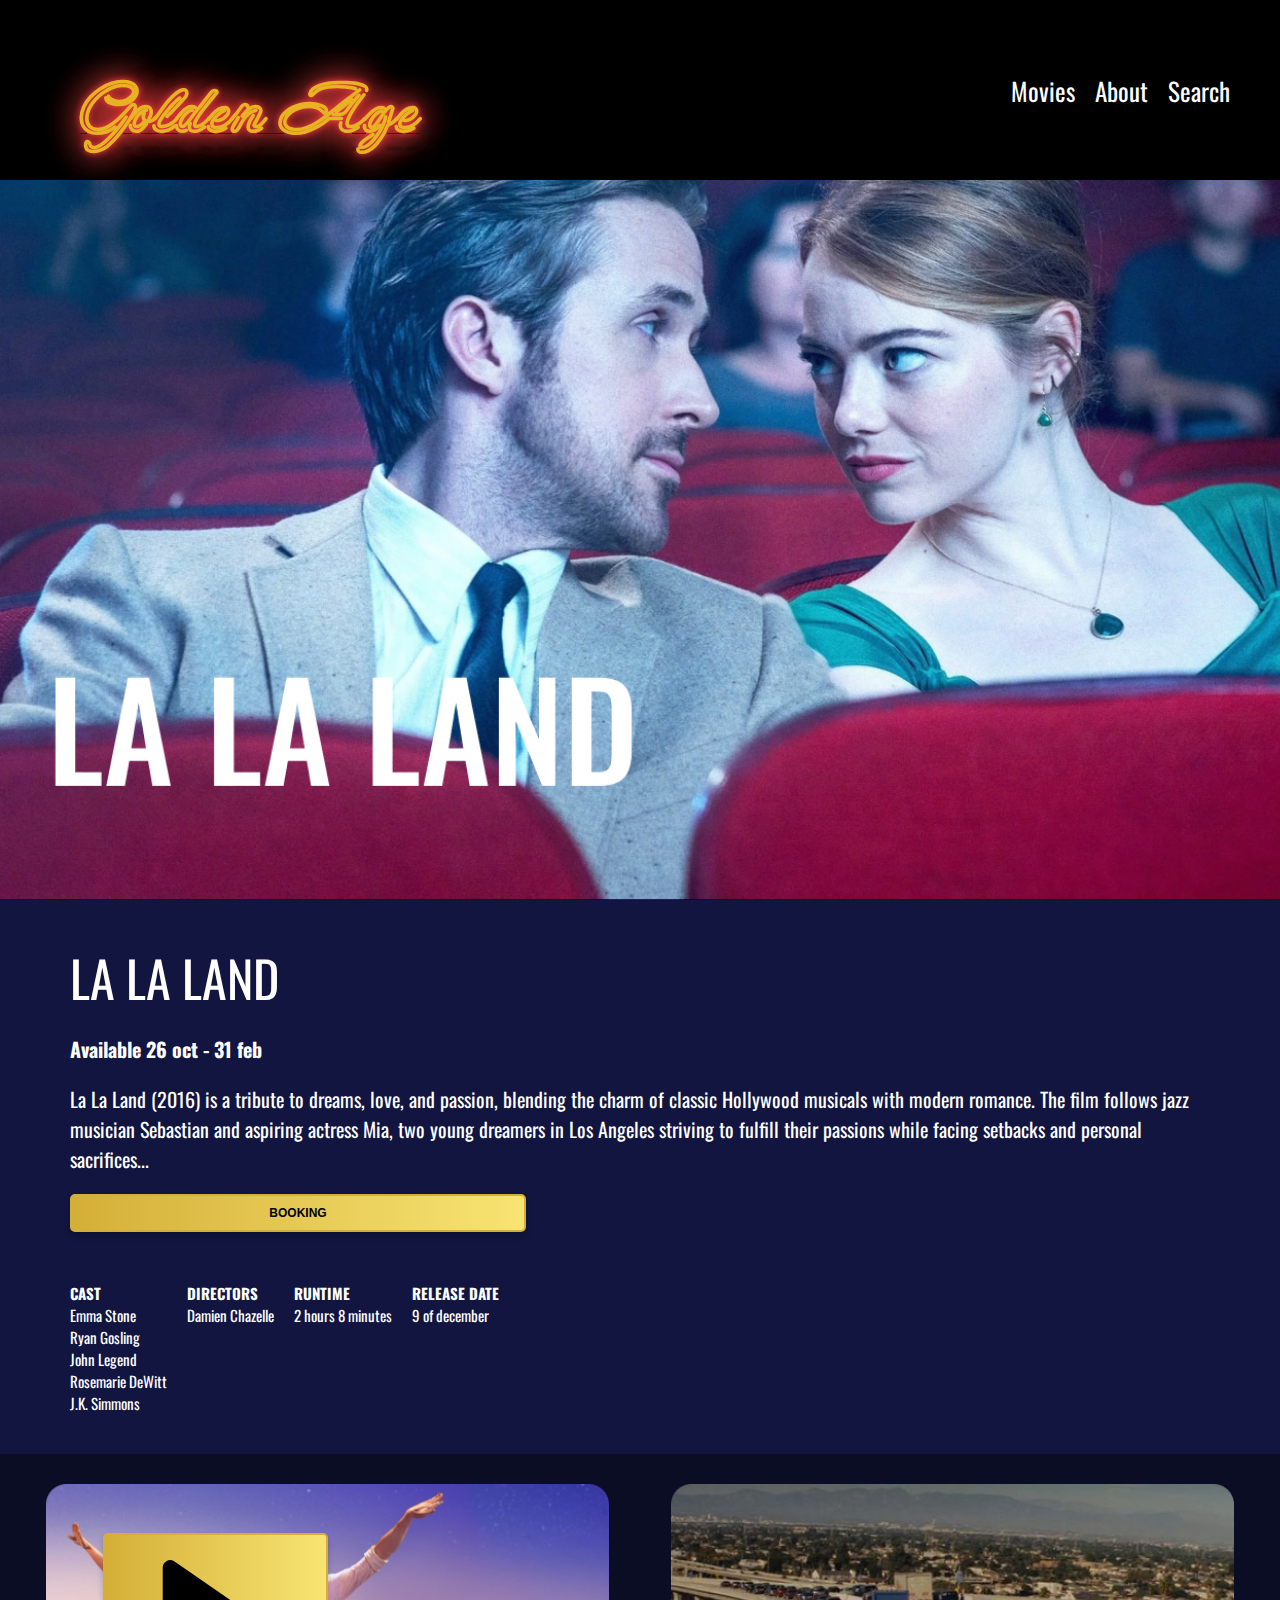
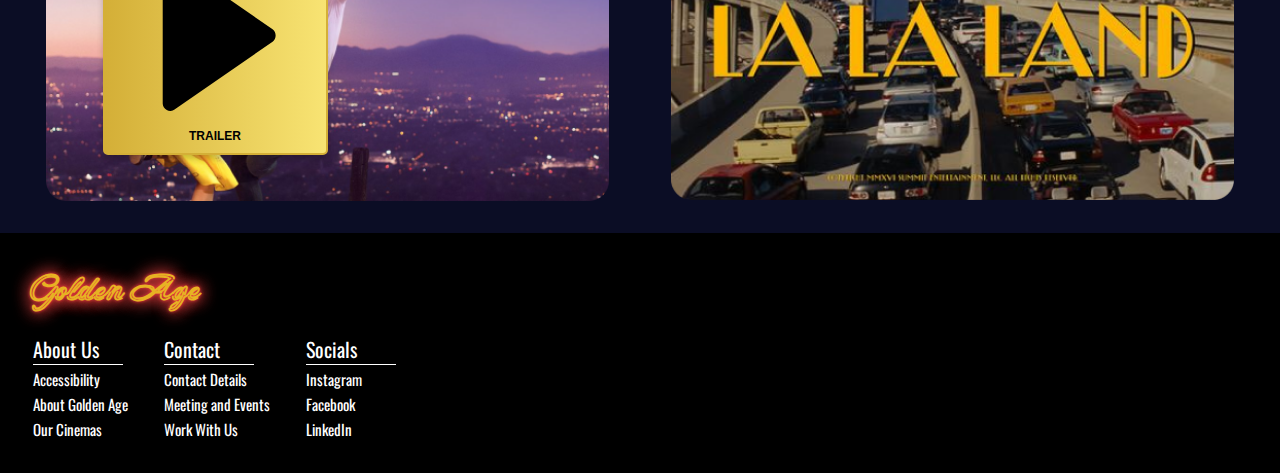
==== moviesite.html @ bf27725d "Updated css for responsivity on moviesite and footer" ====
<!DOCTYPE html>
<html lang="en">
<head>
    <meta charset="UTF-8">
    <meta name="viewport" content="width=device-width, initial-scale=1.0">
    <title>La La Land</title>
    <link rel="stylesheet" href="style.css" />
    <link rel="stylesheet" href="moviesite_style.css" />
    <link rel="stylesheet" href="design.css" />
</head>
<body>
    <!-- Header + nav -->
    <header>
        <div class="logo"><a href="/"><b>Golden Age</b></a></div>
        <nav>
          <a><p>Movies</p></a>
          <a><p>About</p></a>
          <a><p>Search</p></a>
        </nav>
      </header>

    <!-- Hero Section -->
    <section class="moviesite-hero">
    </section>

    <!-- Movie Details Section -->
    <section class="movie-details">
        <div class="movie-info">
        <h2>LA LA LAND</h2>
            <h3>Available 26 oct - 31 feb</h3>
            <p>
                La La Land (2016) is a tribute to dreams, love, and passion, blending the charm of classic Hollywood musicals with modern romance. The film follows jazz musician Sebastian and aspiring actress Mia, two young dreamers in Los Angeles striving to fulfill their passions while facing setbacks and personal sacrifices...
            </p>
            <button class="booking-btn">Booking</button>
        </div>
        <div class="movie-meta">
            <div>
                <strong>CAST</strong>
                <p>Emma Stone</p>
                <p>Ryan Gosling</p>
                <p>John Legend</p>
                <p>Rosemarie DeWitt</p>
                <p>J.K. Simmons</p>

            </div>
            <div>
                <strong>DIRECTORS</strong>
                <p>Damien Chazelle</p>
            </div>
            <div>
                <strong>RUNTIME</strong>
                <p>2 hours 8 minutes</p>
            </div>
            <div>
                <strong>RELEASE DATE</strong>
                <p>9 of december</p>
            </div>
        </div>
    </section>

    <!-- Trailer Section -->
    <section class="trailer-section">
        <div class="trailer">
            <img src="lalaland-moviesite1.png" alt="La La Land Trailer" class="trailer-img">
            <button class="trailer-btn">
                <img src="trailer-arrow.svg" alt="Ikon för trailer" class="icon" />
                Trailer
              </button>
        </div>
        <div class="gallery">
            <img src="lalaland-moviesite2.png" alt="La La Land Gallery" class="trailer-img">
        </div>
    </section>

    <!-- Footer -->
    <footer>   
        <div class="logo-footer"><b>Golden Age</b></div>
        <nav class="foot-nav">
            <div class='footer-nav'>
                <ul>
                    <li><h2>About Us&nbsp;&nbsp;&nbsp;&nbsp;</h2></li>
                    <li><p>Accessibility</p></li>
                    <li><p>About Golden Age</p></li>
                    <li><p>Our Cinemas</p></li>
                    </ul>
            </div>
            <div class='footer-nav'>
                <ul>
                    <li><h2>Contact</h2></li>
                    <li><p>Contact Details</p></li>
                    <li><p>Meeting and Events</p></li>
                    <li><p>Work With Us</p></li>
                </ul>
            </div>  
            <div class='footer-nav'>
                <ul>
                    <li><h2>Socials</h2></li>
                    <li><p>Instagram</p></li>
                    <li><p>Facebook</p></li>
                    <li><p>LinkedIn</p></li>
                </ul>
            </div> 
        </nav> 
        </div>
    </footer>
</body>
</html>

    
</body>
</html>
---- style.css ----
* {
  box-sizing: border-box;
}

html {
  font-size: 62.5%;
}

body {
  margin: 0;
  background-color: #000000;
}

h2 {
  font-size: 4rem;
  font-family: "Oswald", sans-serif;
  font-weight: 400;
  font-style: normal;
}

header {
  height: 20vh;
  background-color: #000000;
  display: flex;
  justify-content: space-between;
  box-shadow: 0 4px 6px rgba(0, 0, 0, 0.1);
margin: 0 3rem;
  align-items: center;
}

nav {
  margin: 4rem 2rem;
  display: flex;
  gap: 2rem;
}

nav p {
  font-size: 2.5rem;
  font-family: "Oswald", sans-serif;
  font-optical-sizing: auto;
  font-weight: 400;
  font-style: normal;
}

nav p:hover {
  text-decoration: underline;
}

p {
  color: white;
}

/* Logo */
.logo {
  margin-left: 1rem;
}

.logo b {
  font-family: "Neonderthaw";
  font-style: normal;
  font-size: 4rem; 
  color: #e7b323;
  text-shadow: 0 0 0.5em #ff4444, 0 0 0.5em #ff4444, 0 0 0.1em #ff4444,
    0 10px 2px #000;
}

.logo-footer {
  margin-top: 3rem;
  margin-left: 3rem;
}

.logo-footer b {
  font-family: "Neonderthaw";
  font-style: normal;
  font-size: 3.5rem;
  color: #e7b323;
  text-shadow: 0 0 0.5em #ff4444, 0 0 0.5em #ff4444, 0 0 0.1em #ff4444,
    0 15px 3px #000;
    
}

/* Tablet */
@media only screen and (min-width: 750px) {
  .logo {
    margin-top: 2.5rem;
    margin-left: 4rem; 
  }

  .logo b {
    font-size: 6rem; 
    text-shadow: 0 0 0.5em #ff4444, 0 0 0.5em #ff4444, 0 0 0.1em #ff4444,
      0 12px 3px #000; 
  }
}

/* Desktop */
@media only screen and (min-width: 992px) {
  .logo {
    margin-top: 3rem;
    margin-left: 5rem;
  }

  .logo b {
    font-size: 7rem; 
    text-shadow: 0 0 0.5em #ff4444, 0 0 0.5em #ff4444, 0 0 0.1em #ff4444,
      0 15px 3px #000; 
  }
}

/* Curtains */
.curtain {
  position: fixed;
  top: 0;
  bottom: 0;
  width: 50vw;
  background-color: #000437;
  z-index: 10;
  background-image: repeating-linear-gradient(
    90deg,
    #000437,
    #000437 30px,
    #4a1f62,
    #4a1f62 40px
  );
  transition: transform 2.5s ease;
}

.curtain.left {
  left: 0;
  transform: translateX(0);
}

.curtain.right {
  right: 0;
  transform: translateX(0);
}

.curtain.open.left {
  transform: translateX(-100%);
}

.curtain.open.right {
  transform: translateX(100%);
}

/* Hero */
.hero {
  height: 60vh; 
  width: 100%;
  display: flex;
  justify-content: flex-end;
  align-items: center;
  text-align: center;
  color: white;
  background-image: url("images/hero-img.jpg");
  background-size: cover;
  background-position: center;
  background-repeat: no-repeat;
  background-attachment: fixed;
  padding: 1rem;
}

.hero-content {
  margin-left: auto;
  margin-bottom: 2rem; 
  align-items: center; 
  display: flex;
  flex-direction: column;
  width: 60%;
}

.hero h2 {
  color: #fff;
  text-shadow: 0px 4px 4px rgba(0, 0, 0, 0.25);
  font-family: "Oswald", sans-serif;
  font-style: normal;
  font-weight: 500;
  text-transform: uppercase;
  font-size: 4rem;
  line-height: 1.2; 
}

.hero p {
  font-size: 1.6rem; 
  color: #fff;
  text-shadow: 0px 4px 4px rgba(0, 0, 0, 0.25);
  font-family: "Oswald", sans-serif;
  font-style: normal;
  font-weight: 400;
  line-height: normal;
}

.book-tickets {
  background: linear-gradient(90deg, #d4af37, #f8e473);
  color: #000;
  font-family: "Oswald", sans-serif;
  font-size: 1.2rem;
  font-weight: bold;
  width: 40%;
  padding: 10px 20px;
  border: 2px solid #d4af37;
  border-radius: 5px;
  cursor: pointer;
  text-transform: uppercase;
  transition: all 0.3s ease-in-out;
  box-shadow: 0 4px 6px rgba(0, 0, 0, 0.2);
}

.book-tickets:hover {
  background: linear-gradient(90deg, #f8e473, #d4af37);
  color: #fff;
  transform: translateY(-2px);
  box-shadow: 0 6px 8px rgba(0, 0, 0, 0.3);
}

.book-tickets:active {
  transform: translateY(0);
  box-shadow: 0 4px 6px rgba(0, 0, 0, 0.2);
}

/* Tablet */
@media only screen and (min-width: 750px) {
  .hero {
    height: 70vh; 
  }

  .hero-content {
    width: 60%; 
    margin-right: 10rem; 
  }

  .hero h2 {
    font-size: 5rem; 
  }

  .hero p {
    font-size: 1.8rem; 
  }

  .book-tickets {
    margin-left: auto;
    width: 20%;
  }
}

/* Desktop */
@media only screen and (min-width: 992px) {
  .hero {
    height: 80vh; 
  }

  .hero-content {
    width: 40%; 
    margin-right: 15rem;
  }

  .hero h2 {
    font-size: 7rem; 
  }

  .hero p {
    font-size: 2rem; 
  }

  .book-tickets {
    margin-left: auto;
    width: 20%;
  }
}


/* Main */

main {
  background-color: var(--dark-purple);
  width: 100%;
}
.movies-h2 {
  margin-top: 0;
  padding-top: 5rem;
  margin-left: 6.8rem;
  color: var(--white);
}

.movies {
  display: grid;
  grid-template-columns: 1fr;
  justify-items: center;
}

/* Tablet */
@media only screen and (min-width: 750px) {
  .movies {
    display: grid;
    grid-template-columns: repeat(2, 1fr);
    justify-items: center;
  }
}

/* Desktop */
@media only screen and (min-width: 992px) {
  .movies {
    display: grid;
    grid-template-columns: repeat(4, 1fr);
    justify-items: center;
  }
}

.movie {
  background-color: blue;
  width: 30rem;
  height: 44rem;
  margin: 2rem;
  border-radius: 10px;
}

img {
  width: 100%;
  height: auto;
}

img:hover {
  box-shadow: 10px 10px 20px rgba(0, 0, 0, 0.8);
  transform: translate(0, -5px);
}

/* Footer */
footer {
  height: auto;
  background-color: #000000;
  display: flex;
  flex-direction: column;
  align-items: flex-start;
}

.foot-nav {
  display: flex;
  gap: 3rem;
  padding: 0;
  align-items: flex-start;
  margin: 2rem 3rem 3rem 3rem;
  
}

.footer-nav ul {
  list-style-type: none;
  padding: 0;
  margin: 0;
}

.footer-nav li {
  color: white;
  font-family: "Oswald", sans-serif;
  list-style-type: none;
  font-weight: 200;
  margin-bottom: 0;
}

.footer-nav p {
  display: flex;
  padding: 0rem;
  margin: 0.3rem;
  font-size: 1.5rem;
}

.footer-nav h2 {
  font-family: "Oswald", sans-serif;
  font-size: 2rem;
  margin: 0.3rem;
  border-bottom: 0.5px solid;
  width: 9rem;
}
---- moviesite_style.css ----
/* Hero Section */
.moviesite-hero {
    height: 80vh;
    background-image: url('lalaland.jpg');
    background-size: cover;
    background-attachment: fixed;
}

/* Movie Details Section */
.movie-details {
    display: flex;
    justify-content: space-between;
    background-color: #111540;
    padding: 5rem 3rem;
    gap: 5rem;
    flex-direction: column;
}

.movie-info {
    
}

.movie-info h2 {
    font-size: 5rem;
    color: white;
    font-family: "Oswald", sans-serif;
    margin: 0px;
}

.movie-info h3 {
    font-size: 2rem;
    color: white;
    font-family: "Oswald", sans-serif;
}

.movie-info p {
    font-size: 2rem;
    color: white;
    font-family: "Oswald", sans-serif;
}

.movie-meta {
    display: flex;
    flex-direction: row;
    gap: 2rem;
}

.movie-meta strong {
    font-size: 1.5rem;
    color: white;
    font-family: "Oswald", sans-serif;
}

.movie-meta p {
    font-size: 1.5rem;
    font-family: "Oswald", sans-serif;
    margin: 0;
}

.booking-btn {
background: linear-gradient(90deg, #d4af37, #f8e473);
color: #000;
font-size: 1.2rem;
font-weight: bold;
width: 40%;
padding: 10px 20px;
border: 2px solid #d4af37;
border-radius: 5px;
cursor: pointer;
text-transform: uppercase;
transition: all 0.3s ease-in-out;
box-shadow: 0 4px 6px rgba(0, 0, 0, 0.2);
}



/* Trailer Section */
.trailer-section {
    display: flex;
    justify-content: space-around;
    padding: 3rem 1.5rem;
    background-color: #0b0d25;
}

.trailer, .gallery {
    position: relative;
    width: 45%;
}

.trailer-img {
    width: 100%;
    border-radius: 1px;
}

.trailer-btn {
    position: absolute;
    bottom: 15%;
    left: 10%;

    background: linear-gradient(90deg, #d4af37, #f8e473);
color: #000;
font-size: 1.2rem;
font-weight: bold;
width: 40%;
padding: 10px 20px;
border: 2px solid #d4af37;
border-radius: 5px;
cursor: pointer;
text-transform: uppercase;
transition: all 0.3s ease-in-out;
box-shadow: 0 4px 6px rgba(0, 0, 0, 0.2);
}

/* Desktop */
@media only screen and (min-width: 992px) {
    .book-tickets {
        margin-left: auto;
        width: 20%;
        
      }

      .movie-details {
        padding: 40px 70px;

        .moviesite-hero {
            height: 80vh;
            background-image: url('lalaland-hero2.png');
            background-size: cover;
            background-attachment: fixed;
        }
        
    }
}

/* Tablet */
@media only screen and (min-width: 750px) {
    .book-tickets {
        margin-left: auto;
        width: 20%;
      }

      .moviesite-hero {
        height: 80vh;
        background-image: url('lalaland-hero2.png');
        background-size: cover;
        background-attachment: fixed;
    }
}
---- design.css ----
@import url("https://fonts.googleapis.com/css2?family=Neonderthaw&family=Noto+Serif:ital,wght@0,100..900;1,100..900&display=swap");
@import url("https://fonts.googleapis.com/css2?family=Merriweather:ital,wght@0,300;0,400;0,700;0,900;1,300;1,400;1,700;1,900&family=Neonderthaw&family=Noto+Serif:ital,wght@0,100..900;1,100..900&display=swap");
@import url("https://fonts.googleapis.com/css2?family=Oswald:wght@200..700&display=swap");
@import url("https://fonts.googleapis.com/css2?family=Libre+Baskerville:ital,wght@0,400;0,700;1,400&display=swap");

:root {
  --black: #000000;
  --dark-purple: #000437;
  --medium-purple: #1B1468;
  --light-purple: #4D2BAF;
  --gold: #E7B323;
  --white: #FFFFFF;
}

/* Fonts */
.neonderthaw-regular {
  font-family: "Neonderthaw", serif;
  font-weight: 400;
  font-style: normal;
}

.merriweather-light {
  font-family: "Merriweather", serif;
  font-weight: 300;
  font-style: normal;
}

.merriweather-regular {
  font-family: "Merriweather", serif;
  font-weight: 400;
  font-style: normal;
}

.merriweather-bold {
  font-family: "Merriweather", serif;
  font-weight: 700;
  font-style: normal;
}

.merriweather-black {
  font-family: "Merriweather", serif;
  font-weight: 900;
  font-style: normal;
}

.merriweather-light-italic {
  font-family: "Merriweather", serif;
  font-weight: 300;
  font-style: italic;
}

.merriweather-regular-italic {
  font-family: "Merriweather", serif;
  font-weight: 400;
  font-style: italic;
}

.merriweather-bold-italic {
  font-family: "Merriweather", serif;
  font-weight: 700;
  font-style: italic;
}

.merriweather-black-italic {
  font-family: "Merriweather", serif;
  font-weight: 900;
  font-style: italic;
}

.oswald {
  font-family: "Oswald", sans-serif;
  font-optical-sizing: auto;
  font-weight: 400;
  font-style: normal;
}

.libre-baskerville-regular {
  font-family: "Libre Baskerville", serif;
  font-weight: 400;
  font-style: normal;
}

.libre-baskerville-bold {
  font-family: "Libre Baskerville", serif;
  font-weight: 700;
  font-style: normal;
}

.libre-baskerville-regular-italic {
  font-family: "Libre Baskerville", serif;
  font-weight: 400;
  font-style: italic;
}
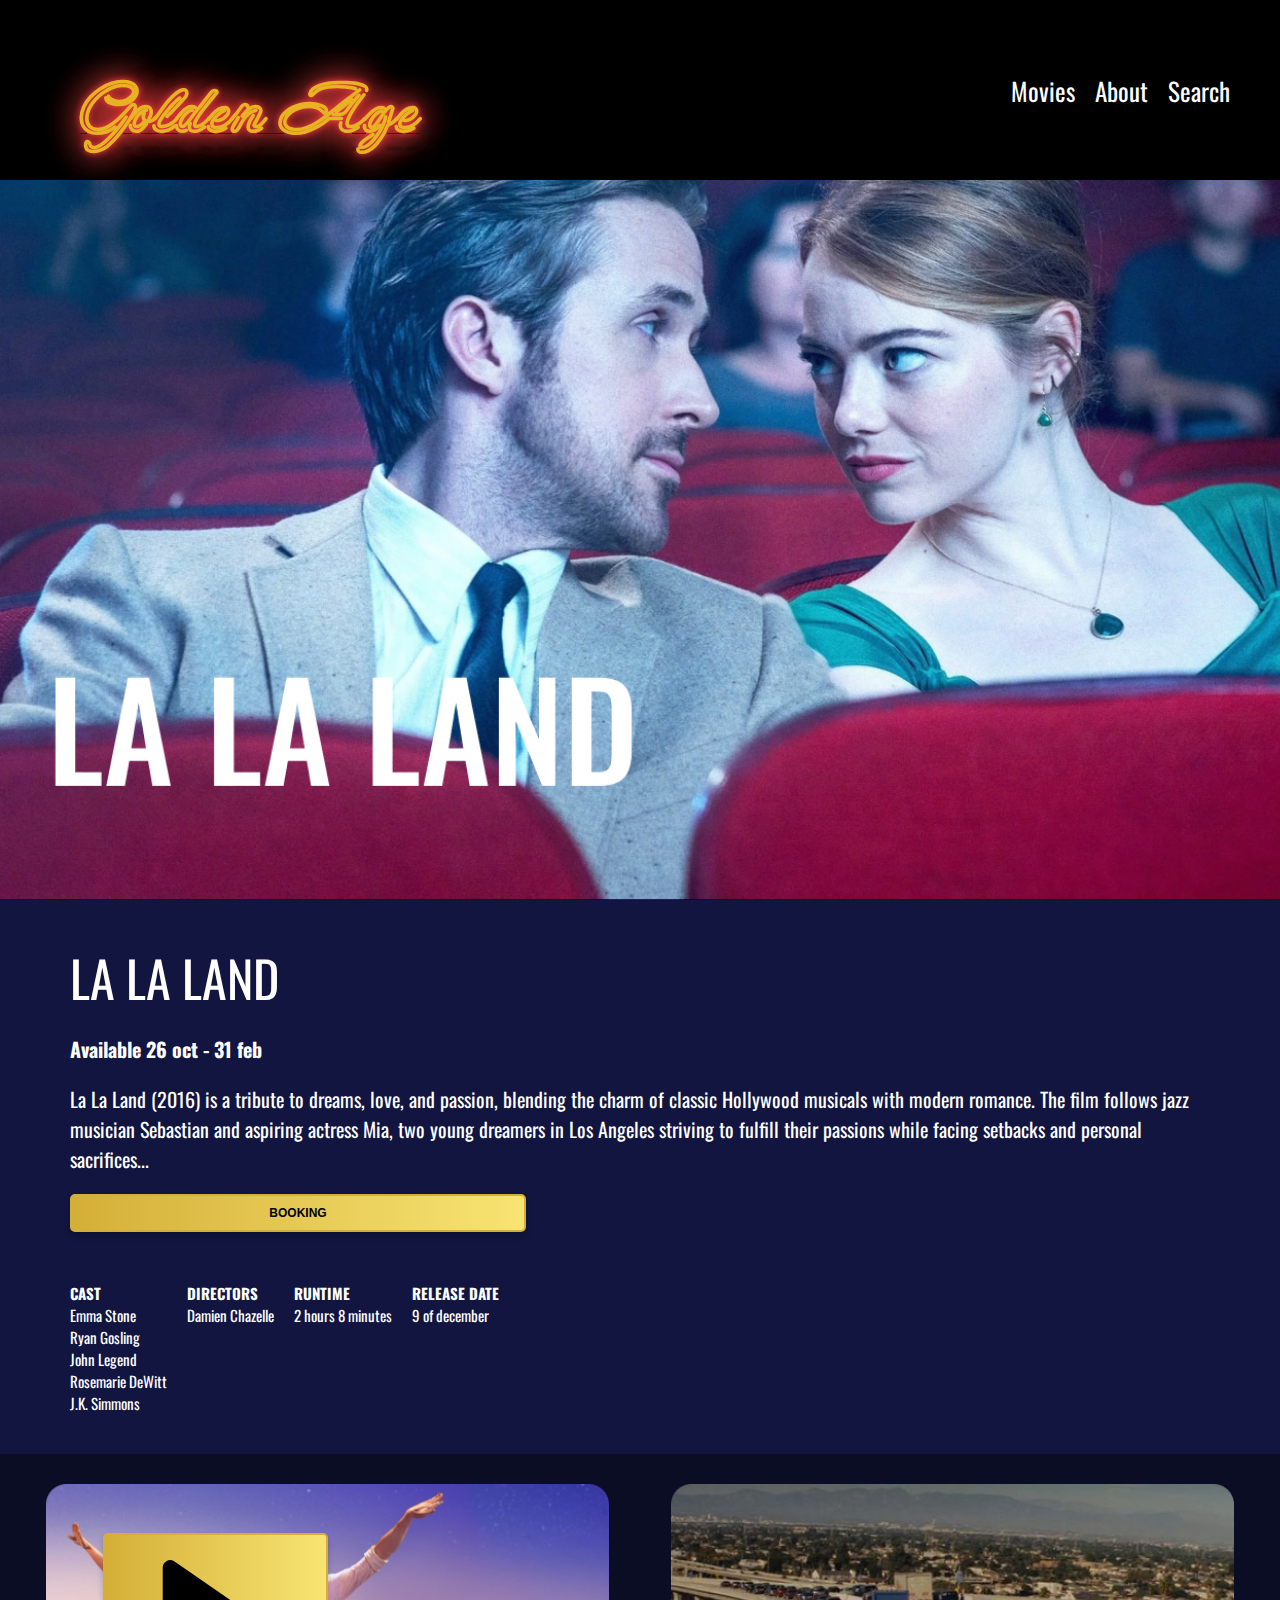
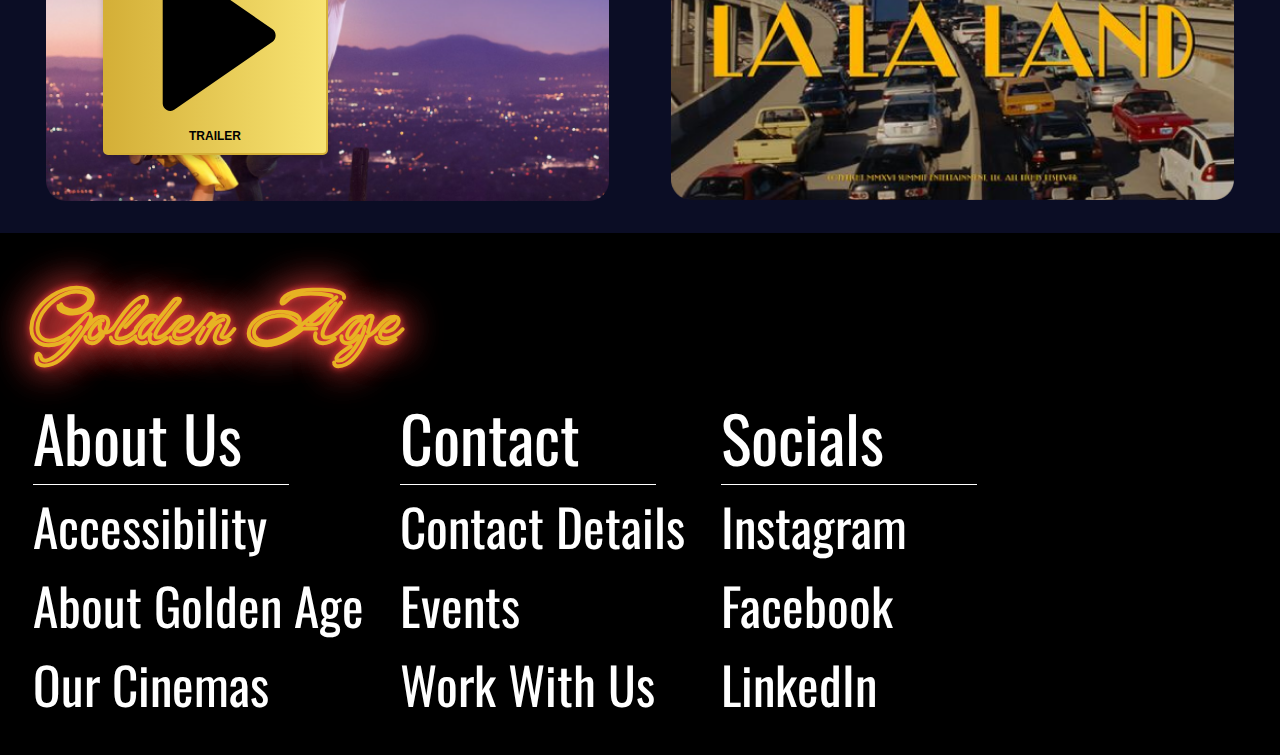
==== commit 57f57a67: "Added clamps for text in footer" ====
--- a/moviesite.html
+++ b/moviesite.html
@@ -78,7 +78,7 @@
         <nav class="foot-nav">
             <div class='footer-nav'>
                 <ul>
-                    <li><h2>About Us&nbsp;&nbsp;&nbsp;&nbsp;</h2></li>
+                    <li><h2>About Us</h2></li>
                     <li><p>Accessibility</p></li>
                     <li><p>About Golden Age</p></li>
                     <li><p>Our Cinemas</p></li>
@@ -88,7 +88,7 @@
                 <ul>
                     <li><h2>Contact</h2></li>
                     <li><p>Contact Details</p></li>
-                    <li><p>Meeting and Events</p></li>
+                    <li><p>Events</p></li>
                     <li><p>Work With Us</p></li>
                 </ul>
             </div>  
--- a/style.css
+++ b/style.css
@@ -72,7 +72,7 @@
 .logo-footer b {
   font-family: "Neonderthaw";
   font-style: normal;
-  font-size: 3.5rem;
+  font-size:clamp(6vw, 1.5vw, 10vw);
   color: #e7b323;
   text-shadow: 0 0 0.5em #ff4444, 0 0 0.5em #ff4444, 0 0 0.1em #ff4444,
     0 15px 3px #000;
@@ -360,13 +360,13 @@
   display: flex;
   padding: 0rem;
   margin: 0.3rem;
-  font-size: 1.5rem;
+  font-size: clamp(4vw, 1.5vw, 6vw);
 }
 
 .footer-nav h2 {
   font-family: "Oswald", sans-serif;
-  font-size: 2rem;
+  font-size: clamp(5vw, 1.5vw, 10vw);
   margin: 0.3rem;
   border-bottom: 0.5px solid;
-  width: 9rem;
-}
+  width:20vw
+}
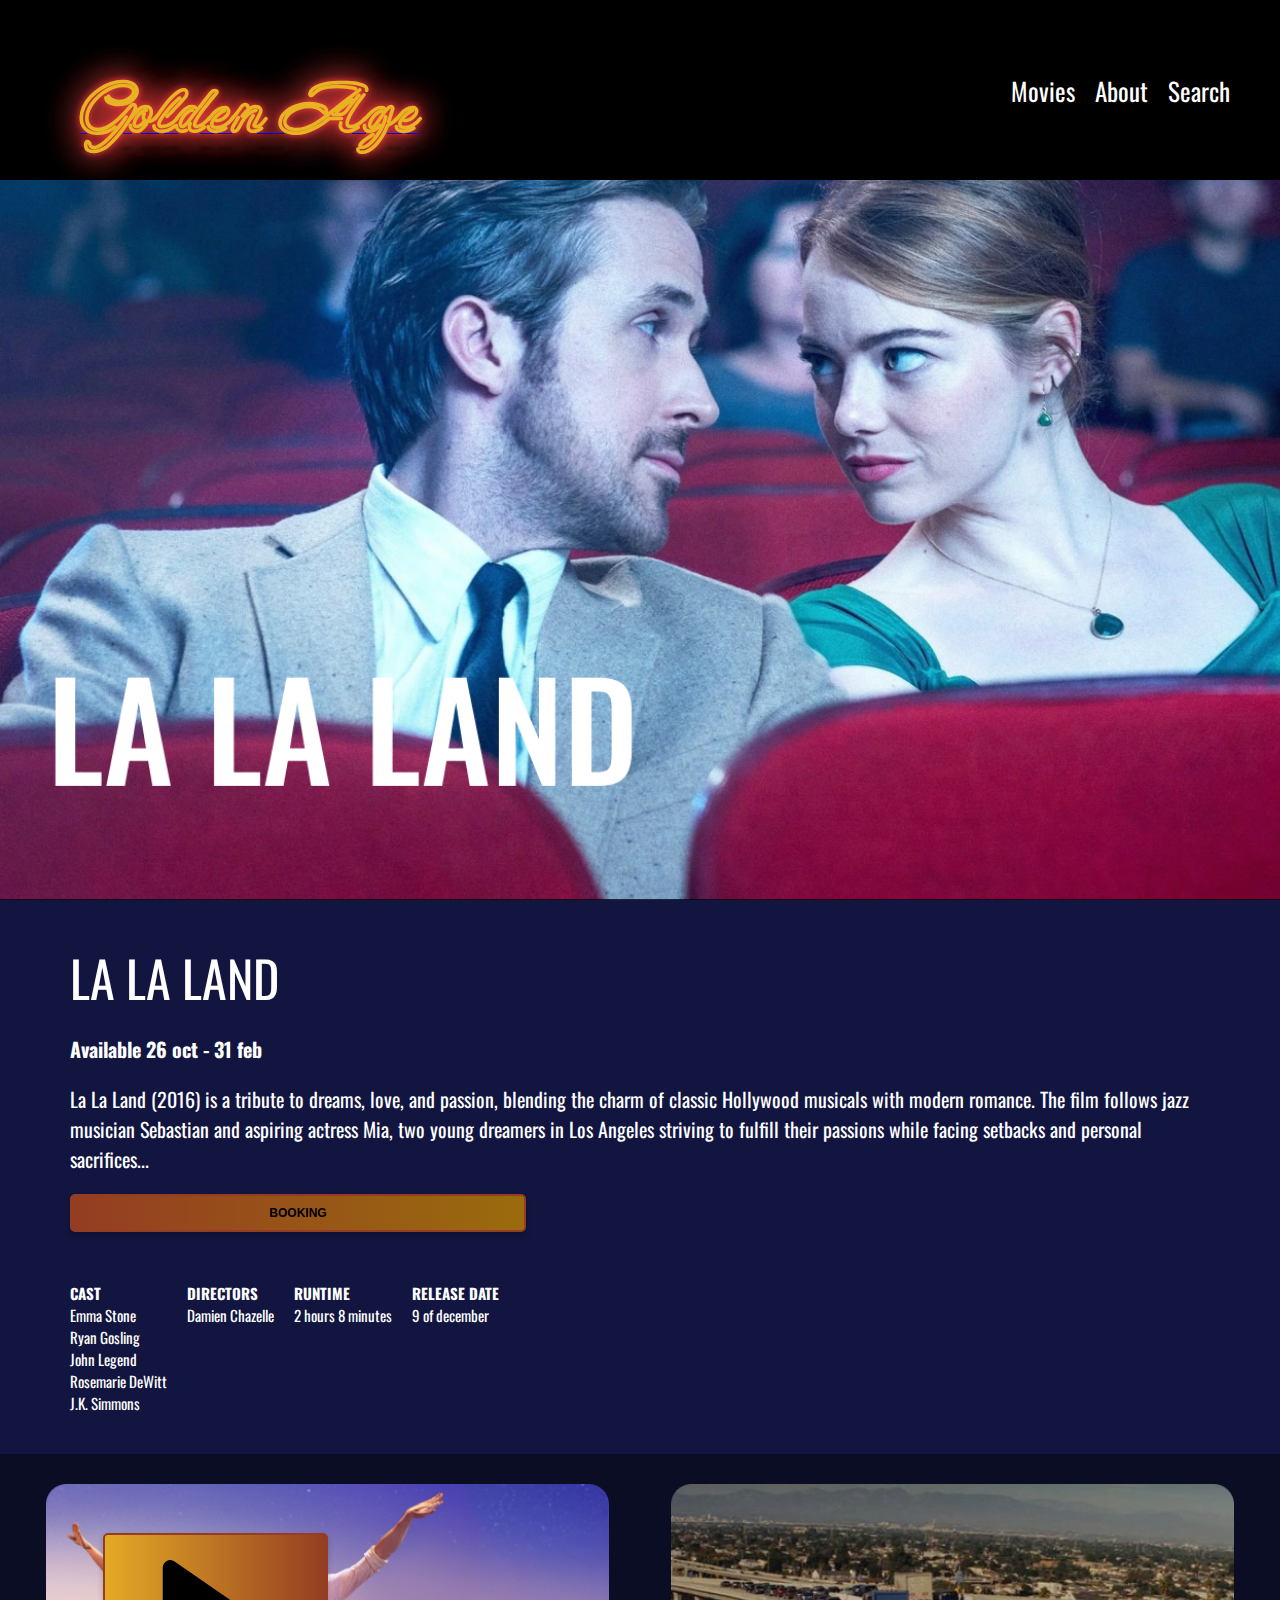
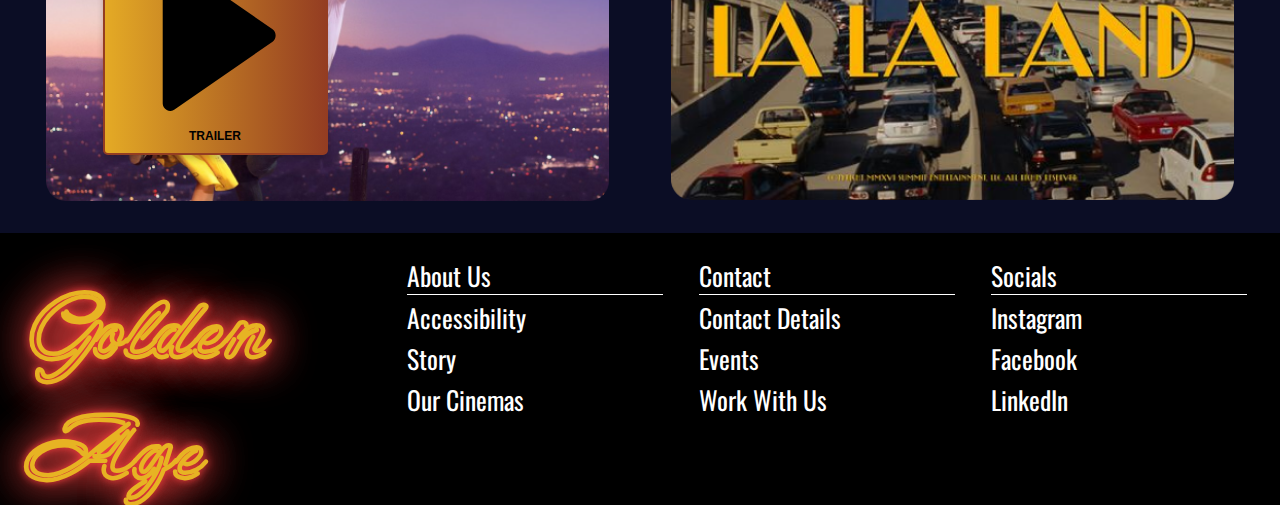
==== commit f6e90ed4: "Changed some more css for respovitiy on moviesite" ====
--- a/moviesite.html
+++ b/moviesite.html
@@ -63,7 +63,7 @@
         <div class="trailer">
             <img src="lalaland-moviesite1.png" alt="La La Land Trailer" class="trailer-img">
             <button class="trailer-btn">
-                <img src="trailer-arrow.svg" alt="Ikon för trailer" class="icon" />
+                <img src="/trailer-arrow.svg" alt="Ikon för trailer" class="icon" />
                 Trailer
               </button>
         </div>
@@ -80,7 +80,7 @@
                 <ul>
                     <li><h2>About Us</h2></li>
                     <li><p>Accessibility</p></li>
-                    <li><p>About Golden Age</p></li>
+                    <li><p>Story</p></li>
                     <li><p>Our Cinemas</p></li>
                     </ul>
             </div>
--- a/style.css
+++ b/style.css
@@ -64,20 +64,6 @@
     0 10px 2px #000;
 }
 
-.logo-footer {
-  margin-top: 3rem;
-  margin-left: 3rem;
-}
-
-.logo-footer b {
-  font-family: "Neonderthaw";
-  font-style: normal;
-  font-size:clamp(6vw, 1.5vw, 10vw);
-  color: #e7b323;
-  text-shadow: 0 0 0.5em #ff4444, 0 0 0.5em #ff4444, 0 0 0.1em #ff4444,
-    0 15px 3px #000;
-    
-}
 
 /* Tablet */
 @media only screen and (min-width: 750px) {
@@ -331,16 +317,16 @@
   display: flex;
   flex-direction: column;
   align-items: flex-start;
+  
+  
 }
 
 .foot-nav {
-  display: flex;
   gap: 3rem;
   padding: 0;
-  align-items: flex-start;
   margin: 2rem 3rem 3rem 3rem;
-  
-}
+}
+
 
 .footer-nav ul {
   list-style-type: none;
@@ -357,16 +343,78 @@
 }
 
 .footer-nav p {
-  display: flex;
   padding: 0rem;
   margin: 0.3rem;
-  font-size: clamp(4vw, 1.5vw, 6vw);
+  font-size: clamp(3vw, 1.5vw, 6vw);
 }
 
 .footer-nav h2 {
   font-family: "Oswald", sans-serif;
-  font-size: clamp(5vw, 1.5vw, 10vw);
+  font-size: clamp(4vw, 1.5vw, 10vw);
   margin: 0.3rem;
   border-bottom: 0.5px solid;
   width:20vw
 }
+
+.logo-footer {
+  margin-top: 3rem;
+  margin-left: 3rem;
+}
+
+.logo-footer b {
+  font-family: "Neonderthaw";
+  font-style: normal;
+  font-size: clamp(6vw, 2vw, 10vw);
+  color: #e7b323;
+  text-shadow: 0 0 0.5em #ff4444, 0 0 0.5em #ff4444, 0 0 0.1em #ff4444,
+    0 15px 3px #000;
+   
+    
+}
+
+/* Footer Tablet */
+@media only screen and (min-width: 750px) {
+
+  .footer-nav h2 {
+    font-size: clamp(4vw, 1.5vw, 10vw);
+    margin: 0.3rem;
+    border-bottom: 1px solid;
+    
+  }
+
+  .logo-footer b {
+    font-size:clamp(7vw, 1.5vw, 10vw);
+    text-shadow: 0 0 0.5em #ff4444, 0 0 0.5em #ff4444, 0 0 0.1em #ff4444,
+      0 15px 3px #000;   
+  }
+  
+  .footer-nav p {
+    padding: 0rem;
+    margin: 0.3rem;
+    font-size: clamp(3vw, 1.5vw, 20rem);
+  }
+
+}
+
+/* Desktop Footer */
+@media only screen and (min-width: 992px) {
+  footer {
+    flex-direction: row;
+    align-items: flex-start;
+    justify-content: space-around;
+    
+  }
+
+  .footer-nav h2 {
+    font-size: clamp(2vw, 1.5vw, 10vw);
+    margin: 0.3rem;
+    border-bottom: 1.5px solid; 
+  }
+
+  .footer-nav p {
+    padding: 0rem;
+    margin: 0.3rem;
+    font-size: clamp(2vw, 1.5vw, 20rem);
+  }
+  
+  }
--- a/moviesite_style.css
+++ b/moviesite_style.css
@@ -58,13 +58,13 @@
 }
 
 .booking-btn {
-background: linear-gradient(90deg, #d4af37, #f8e473);
+background: linear-gradient(90deg, #943D22, #9a6b0d);
 color: #000;
 font-size: 1.2rem;
 font-weight: bold;
 width: 40%;
 padding: 10px 20px;
-border: 2px solid #d4af37;
+border: 2px solid , #943D22;
 border-radius: 5px;
 cursor: pointer;
 text-transform: uppercase;
@@ -97,13 +97,13 @@
     bottom: 15%;
     left: 10%;
 
-    background: linear-gradient(90deg, #d4af37, #f8e473);
+    background: linear-gradient(90deg,#E4AA25, #943D22);
 color: #000;
 font-size: 1.2rem;
 font-weight: bold;
 width: 40%;
 padding: 10px 20px;
-border: 2px solid #d4af37;
+border: 2px solid #943D22;
 border-radius: 5px;
 cursor: pointer;
 text-transform: uppercase;
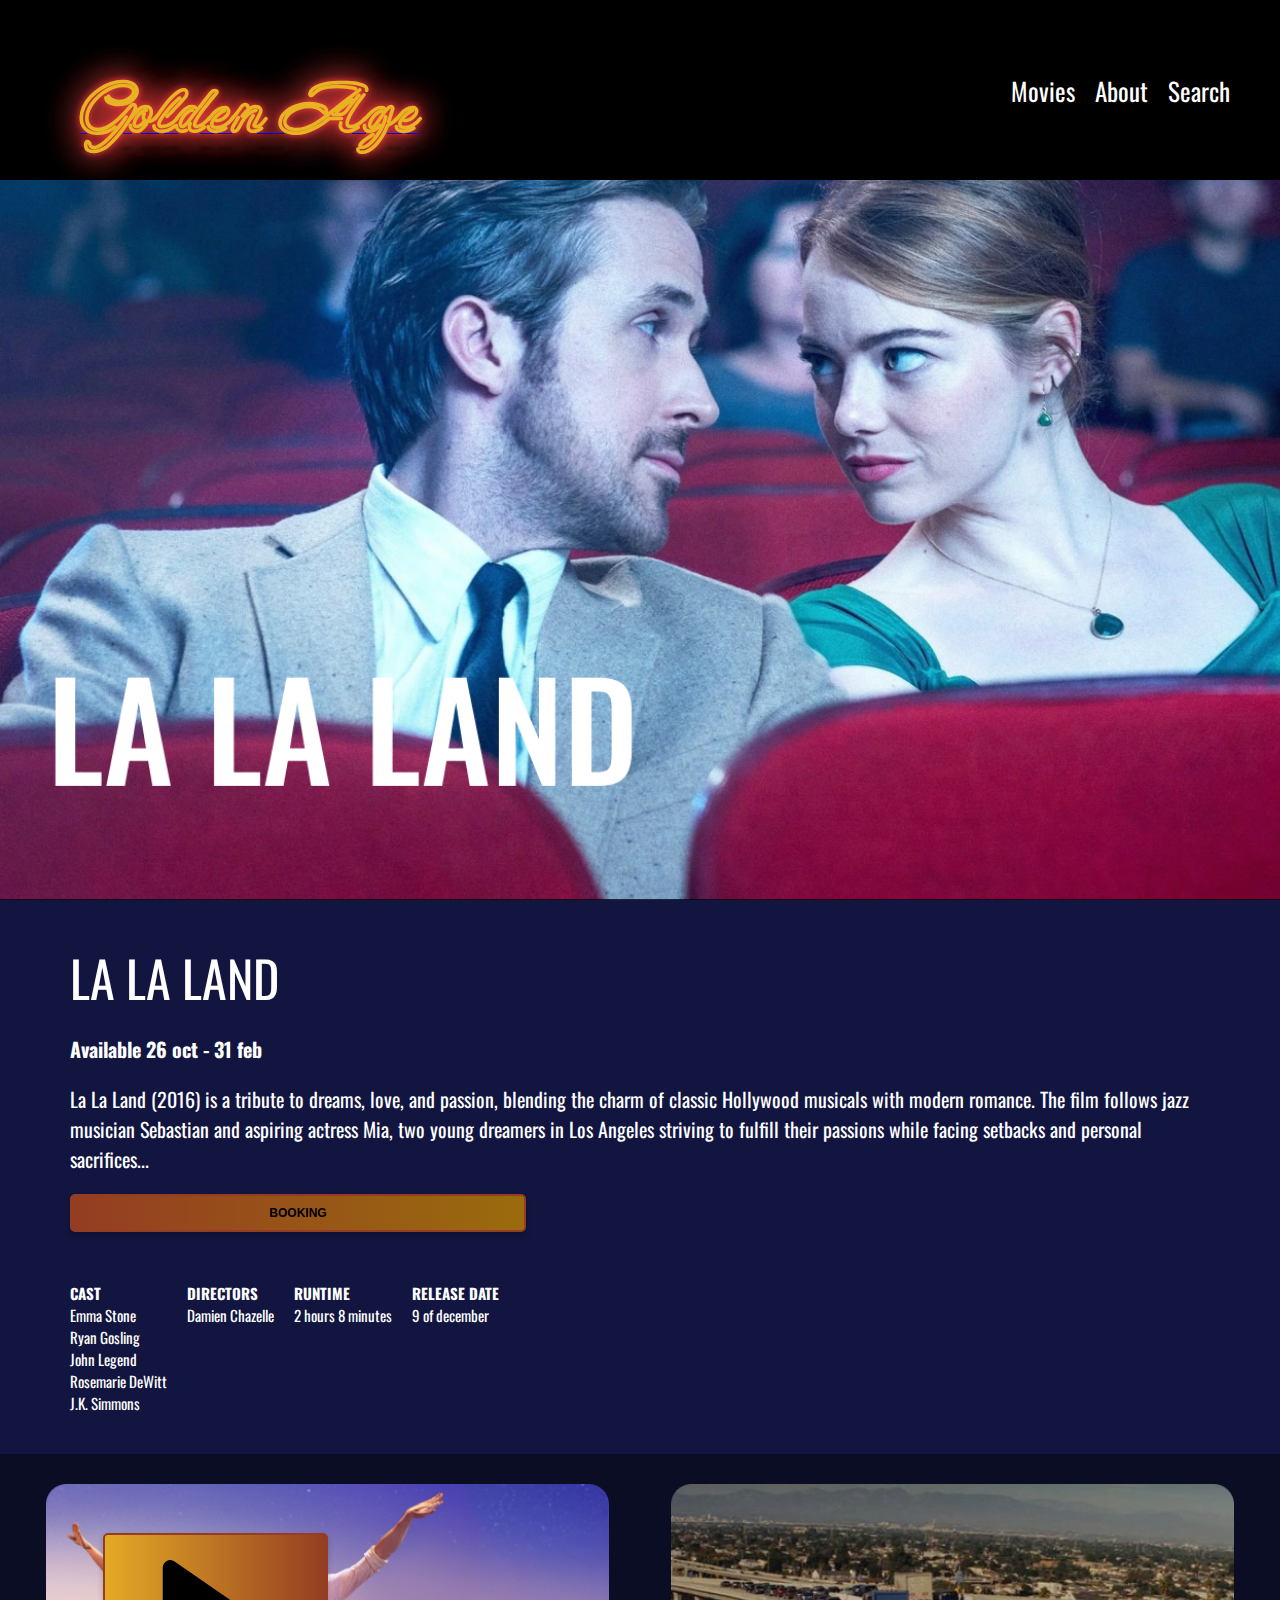
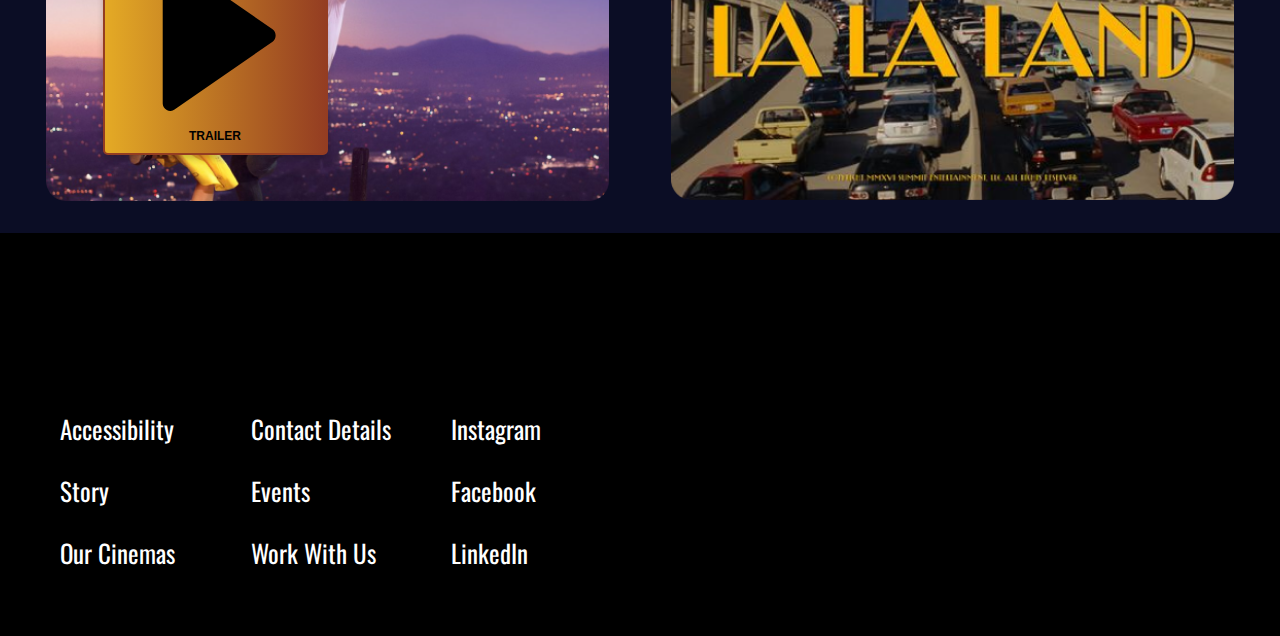
==== commit 11a2225a: "Added favicon" ====
--- a/moviesite.html
+++ b/moviesite.html
@@ -7,6 +7,7 @@
     <link rel="stylesheet" href="style.css" />
     <link rel="stylesheet" href="moviesite_style.css" />
     <link rel="stylesheet" href="design.css" />
+    <link rel="icon" type="image/x-icon" href="/favicon/favicon.ico">
 </head>
 <body>
     <!-- Header + nav -->
@@ -61,14 +62,14 @@
     <!-- Trailer Section -->
     <section class="trailer-section">
         <div class="trailer">
-            <img src="lalaland-moviesite1.png" alt="La La Land Trailer" class="trailer-img">
+            <img src="images/lalaland-moviesite1.png" alt="La La Land Trailer" class="trailer-img">
             <button class="trailer-btn">
-                <img src="/trailer-arrow.svg" alt="Ikon för trailer" class="icon" />
+                <img src="SVG/trailer-arrow.svg" alt="Ikon för trailer" class="icon" />
                 Trailer
               </button>
         </div>
         <div class="gallery">
-            <img src="lalaland-moviesite2.png" alt="La La Land Gallery" class="trailer-img">
+            <img src="images/lalaland-moviesite2.png" alt="La La Land Gallery" class="trailer-img">
         </div>
     </section>
 
--- a/style.css
+++ b/style.css
@@ -131,7 +131,6 @@
 
 /* Hero */
 .hero {
-  height: 60vh; 
   width: 100%;
   display: flex;
   justify-content: flex-end;
@@ -310,111 +309,35 @@
   transform: translate(0, -5px);
 }
 
-/* Footer */
-footer {
-  height: auto;
-  background-color: #000000;
-  display: flex;
-  flex-direction: column;
-  align-items: flex-start;
-  
-  
-}
-
-.foot-nav {
-  gap: 3rem;
-  padding: 0;
-  margin: 2rem 3rem 3rem 3rem;
-}
-
-
-.footer-nav ul {
-  list-style-type: none;
-  padding: 0;
-  margin: 0;
-}
-
-.footer-nav li {
-  color: white;
-  font-family: "Oswald", sans-serif;
-  list-style-type: none;
-  font-weight: 200;
-  margin-bottom: 0;
-}
-
-.footer-nav p {
-  padding: 0rem;
-  margin: 0.3rem;
-  font-size: clamp(3vw, 1.5vw, 6vw);
-}
-
-.footer-nav h2 {
-  font-family: "Oswald", sans-serif;
-  font-size: clamp(4vw, 1.5vw, 10vw);
-  margin: 0.3rem;
-  border-bottom: 0.5px solid;
-  width:20vw
-}
-
-.logo-footer {
-  margin-top: 3rem;
-  margin-left: 3rem;
-}
-
-.logo-footer b {
-  font-family: "Neonderthaw";
-  font-style: normal;
-  font-size: clamp(6vw, 2vw, 10vw);
-  color: #e7b323;
-  text-shadow: 0 0 0.5em #ff4444, 0 0 0.5em #ff4444, 0 0 0.1em #ff4444,
-    0 15px 3px #000;
-   
-    
-}
-
-/* Footer Tablet */
+.upcoming-movies {
+  display: grid;
+  grid-template-columns: 1fr;
+  justify-items: center;
+margin: 2.5rem;
+gap: 1.5rem;
+}
+
+.upcoming-movies-h2 {
+  margin-top: 0;
+  padding-top: 5rem;
+  margin-left: 6.8rem;
+  color: var(--white);
+}
+
+/* Tablet */
 @media only screen and (min-width: 750px) {
-
-  .footer-nav h2 {
-    font-size: clamp(4vw, 1.5vw, 10vw);
-    margin: 0.3rem;
-    border-bottom: 1px solid;
-    
-  }
-
-  .logo-footer b {
-    font-size:clamp(7vw, 1.5vw, 10vw);
-    text-shadow: 0 0 0.5em #ff4444, 0 0 0.5em #ff4444, 0 0 0.1em #ff4444,
-      0 15px 3px #000;   
-  }
-  
-  .footer-nav p {
-    padding: 0rem;
-    margin: 0.3rem;
-    font-size: clamp(3vw, 1.5vw, 20rem);
-  }
-
-}
-
-/* Desktop Footer */
+  .upcoming-movies {
+    display: grid;
+    grid-template-columns: 1fr;
+    justify-items: center;
+  }
+}
+
+/* Desktop */
 @media only screen and (min-width: 992px) {
-  footer {
-    flex-direction: row;
-    align-items: flex-start;
-    justify-content: space-around;
-    
-  }
-
-  .footer-nav h2 {
-    font-size: clamp(2vw, 1.5vw, 10vw);
-    margin: 0.3rem;
-    border-bottom: 1.5px solid; 
-  }
-
-  .footer-nav p {
-    padding: 0rem;
-    margin: 0.3rem;
-    font-size: clamp(2vw, 1.5vw, 20rem);
-  }
-  
-  }
+  .upcoming-movies {
+    display: grid;
+    grid-template-columns: repeat(3, 1fr);
+    justify-items: center;
+  }
+}--- a/moviesite_style.css
+++ b/moviesite_style.css
@@ -1,7 +1,7 @@
 /* Hero Section */
 .moviesite-hero {
     height: 80vh;
-    background-image: url('lalaland.jpg');
+    background-image: url('images/lalaland.jpg');
     background-size: cover;
     background-attachment: fixed;
 }
@@ -121,16 +121,17 @@
 
       .movie-details {
         padding: 40px 70px;
+      }
 
         .moviesite-hero {
             height: 80vh;
-            background-image: url('lalaland-hero2.png');
+            background-image: url('images/lalaland-hero2.png');
             background-size: cover;
             background-attachment: fixed;
         }
         
     }
-}
+
 
 /* Tablet */
 @media only screen and (min-width: 750px) {
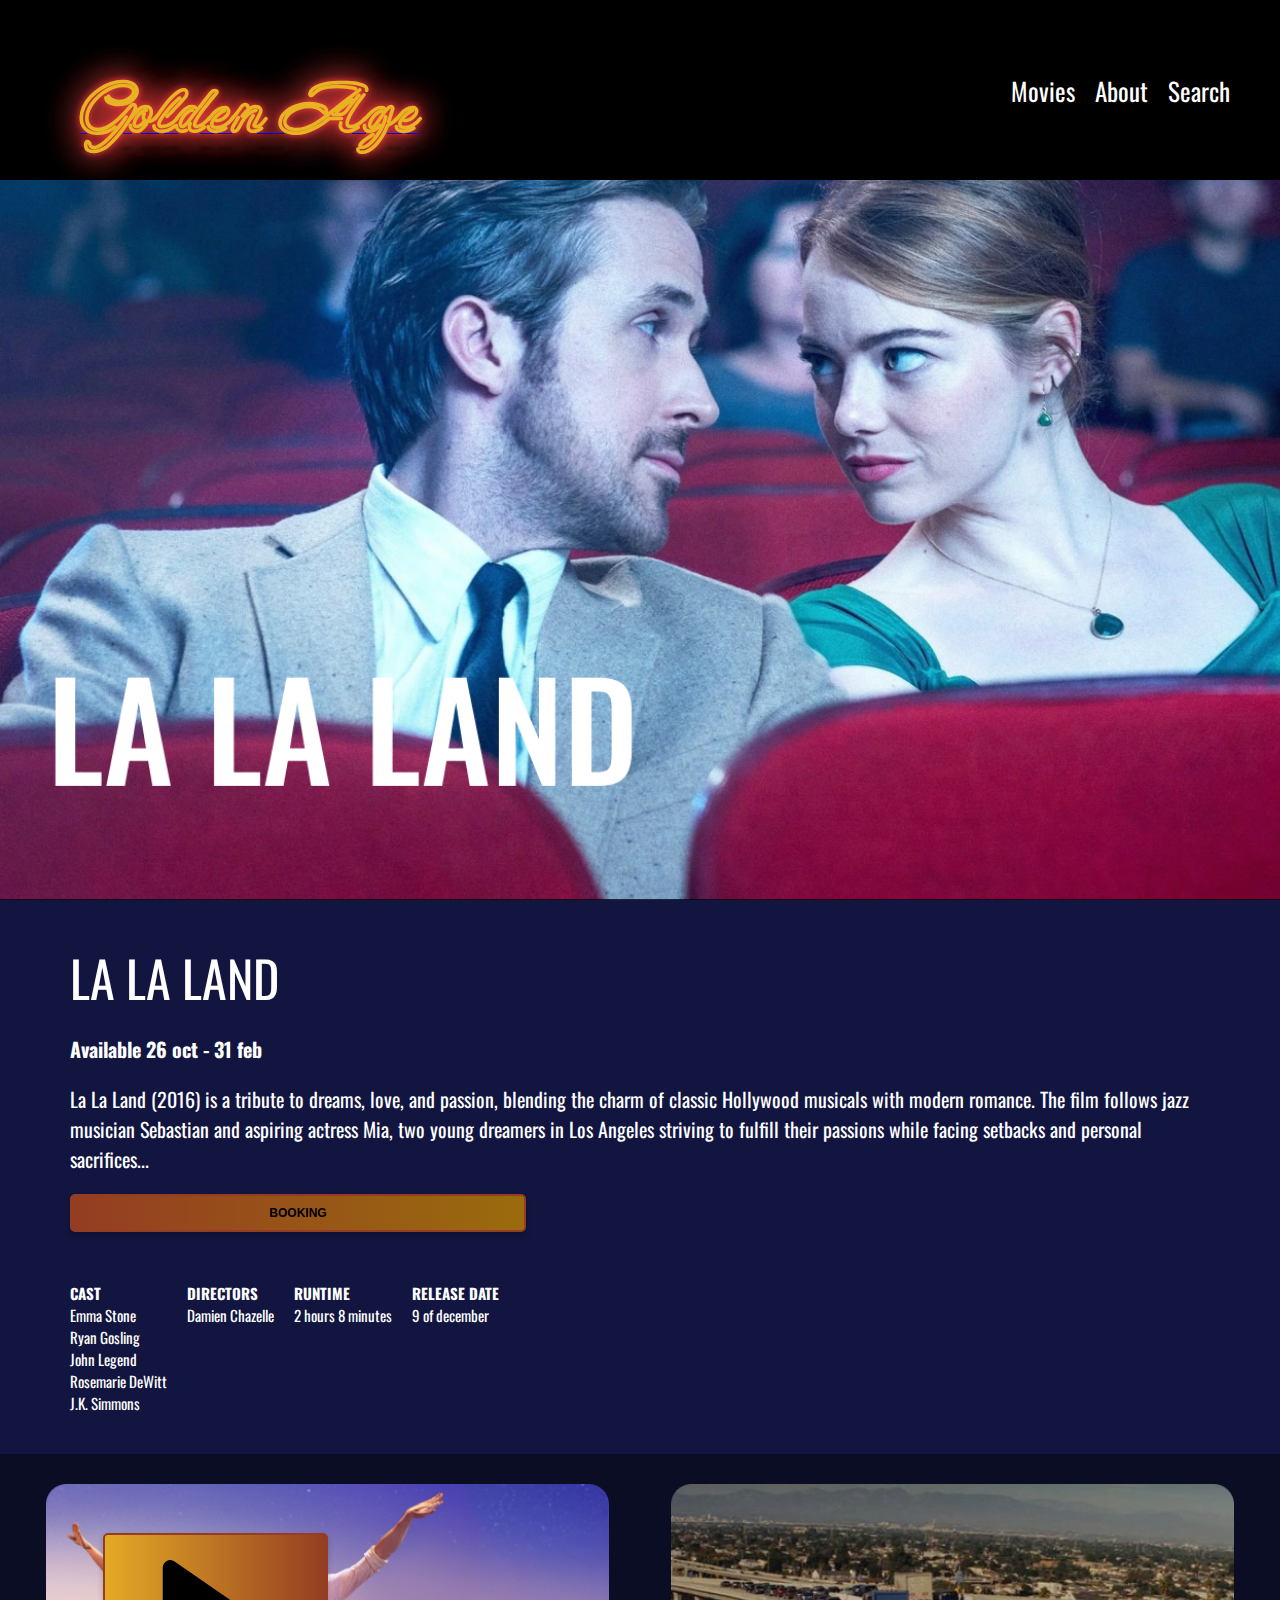
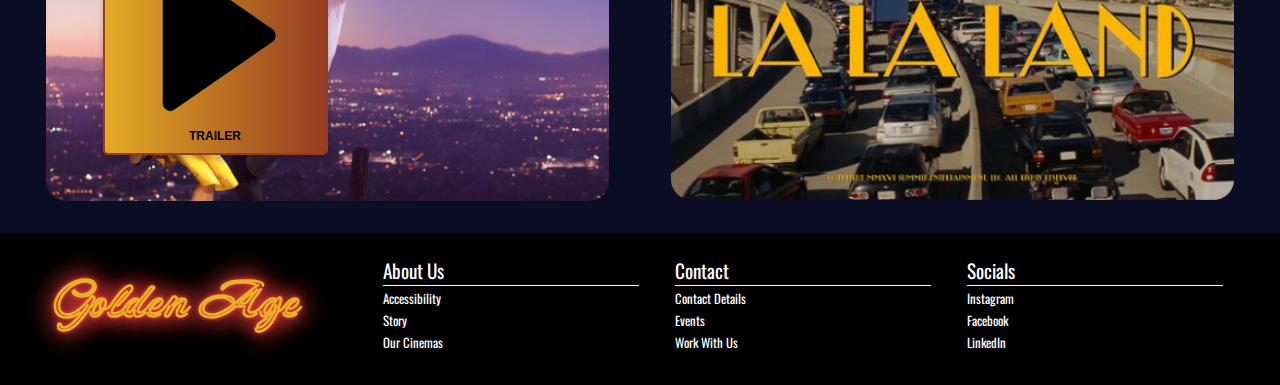
==== commit a04c6184: "A little of everything" ====
--- a/moviesite.html
+++ b/moviesite.html
@@ -7,7 +7,13 @@
     <link rel="stylesheet" href="style.css" />
     <link rel="stylesheet" href="moviesite_style.css" />
     <link rel="stylesheet" href="design.css" />
-    <link rel="icon" type="image/x-icon" href="/favicon/favicon.ico">
+    <link rel="stylesheet" href="header.css" />
+    <link rel="stylesheet" href="hero.css" />
+    <link rel="stylesheet" href="main.css" />
+
+    <link rel="stylesheet" href="footer.css" />
+
+
 </head>
 <body>
     <!-- Header + nav -->
--- a/style.css
+++ b/style.css
@@ -16,81 +16,6 @@
   font-family: "Oswald", sans-serif;
   font-weight: 400;
   font-style: normal;
-}
-
-header {
-  height: 20vh;
-  background-color: #000000;
-  display: flex;
-  justify-content: space-between;
-  box-shadow: 0 4px 6px rgba(0, 0, 0, 0.1);
-margin: 0 3rem;
-  align-items: center;
-}
-
-nav {
-  margin: 4rem 2rem;
-  display: flex;
-  gap: 2rem;
-}
-
-nav p {
-  font-size: 2.5rem;
-  font-family: "Oswald", sans-serif;
-  font-optical-sizing: auto;
-  font-weight: 400;
-  font-style: normal;
-}
-
-nav p:hover {
-  text-decoration: underline;
-}
-
-p {
-  color: white;
-}
-
-/* Logo */
-.logo {
-  margin-left: 1rem;
-}
-
-.logo b {
-  font-family: "Neonderthaw";
-  font-style: normal;
-  font-size: 4rem; 
-  color: #e7b323;
-  text-shadow: 0 0 0.5em #ff4444, 0 0 0.5em #ff4444, 0 0 0.1em #ff4444,
-    0 10px 2px #000;
-}
-
-
-/* Tablet */
-@media only screen and (min-width: 750px) {
-  .logo {
-    margin-top: 2.5rem;
-    margin-left: 4rem; 
-  }
-
-  .logo b {
-    font-size: 6rem; 
-    text-shadow: 0 0 0.5em #ff4444, 0 0 0.5em #ff4444, 0 0 0.1em #ff4444,
-      0 12px 3px #000; 
-  }
-}
-
-/* Desktop */
-@media only screen and (min-width: 992px) {
-  .logo {
-    margin-top: 3rem;
-    margin-left: 5rem;
-  }
-
-  .logo b {
-    font-size: 7rem; 
-    text-shadow: 0 0 0.5em #ff4444, 0 0 0.5em #ff4444, 0 0 0.1em #ff4444,
-      0 15px 3px #000; 
-  }
 }
 
 /* Curtains */
@@ -129,215 +54,8 @@
   transform: translateX(100%);
 }
 
-/* Hero */
-.hero {
-  width: 100%;
-  display: flex;
-  justify-content: flex-end;
-  align-items: center;
-  text-align: center;
-  color: white;
-  background-image: url("images/hero-img.jpg");
-  background-size: cover;
-  background-position: center;
-  background-repeat: no-repeat;
-  background-attachment: fixed;
-  padding: 1rem;
-}
-
-.hero-content {
-  margin-left: auto;
-  margin-bottom: 2rem; 
-  align-items: center; 
-  display: flex;
-  flex-direction: column;
-  width: 60%;
-}
-
-.hero h2 {
-  color: #fff;
-  text-shadow: 0px 4px 4px rgba(0, 0, 0, 0.25);
-  font-family: "Oswald", sans-serif;
-  font-style: normal;
-  font-weight: 500;
-  text-transform: uppercase;
-  font-size: 4rem;
-  line-height: 1.2; 
-}
-
-.hero p {
-  font-size: 1.6rem; 
-  color: #fff;
-  text-shadow: 0px 4px 4px rgba(0, 0, 0, 0.25);
-  font-family: "Oswald", sans-serif;
-  font-style: normal;
-  font-weight: 400;
-  line-height: normal;
-}
-
-.book-tickets {
-  background: linear-gradient(90deg, #d4af37, #f8e473);
-  color: #000;
-  font-family: "Oswald", sans-serif;
-  font-size: 1.2rem;
-  font-weight: bold;
-  width: 40%;
-  padding: 10px 20px;
-  border: 2px solid #d4af37;
-  border-radius: 5px;
-  cursor: pointer;
-  text-transform: uppercase;
-  transition: all 0.3s ease-in-out;
-  box-shadow: 0 4px 6px rgba(0, 0, 0, 0.2);
-}
-
-.book-tickets:hover {
-  background: linear-gradient(90deg, #f8e473, #d4af37);
-  color: #fff;
-  transform: translateY(-2px);
-  box-shadow: 0 6px 8px rgba(0, 0, 0, 0.3);
-}
-
-.book-tickets:active {
-  transform: translateY(0);
-  box-shadow: 0 4px 6px rgba(0, 0, 0, 0.2);
-}
-
-/* Tablet */
-@media only screen and (min-width: 750px) {
-  .hero {
-    height: 70vh; 
-  }
-
-  .hero-content {
-    width: 60%; 
-    margin-right: 10rem; 
-  }
-
-  .hero h2 {
-    font-size: 5rem; 
-  }
-
-  .hero p {
-    font-size: 1.8rem; 
-  }
-
-  .book-tickets {
-    margin-left: auto;
-    width: 20%;
-  }
-}
-
-/* Desktop */
-@media only screen and (min-width: 992px) {
-  .hero {
-    height: 80vh; 
-  }
-
-  .hero-content {
-    width: 40%; 
-    margin-right: 15rem;
-  }
-
-  .hero h2 {
-    font-size: 7rem; 
-  }
-
-  .hero p {
-    font-size: 2rem; 
-  }
-
-  .book-tickets {
-    margin-left: auto;
-    width: 20%;
-  }
-}
 
 
-/* Main */
 
-main {
-  background-color: var(--dark-purple);
-  width: 100%;
-}
-.movies-h2 {
-  margin-top: 0;
-  padding-top: 5rem;
-  margin-left: 6.8rem;
-  color: var(--white);
-}
 
-.movies {
-  display: grid;
-  grid-template-columns: 1fr;
-  justify-items: center;
-}
 
-/* Tablet */
-@media only screen and (min-width: 750px) {
-  .movies {
-    display: grid;
-    grid-template-columns: repeat(2, 1fr);
-    justify-items: center;
-  }
-}
-
-/* Desktop */
-@media only screen and (min-width: 992px) {
-  .movies {
-    display: grid;
-    grid-template-columns: repeat(4, 1fr);
-    justify-items: center;
-  }
-}
-
-.movie {
-  background-color: blue;
-  width: 30rem;
-  height: 44rem;
-  margin: 2rem;
-  border-radius: 10px;
-}
-
-img {
-  width: 100%;
-  height: auto;
-}
-
-img:hover {
-  box-shadow: 10px 10px 20px rgba(0, 0, 0, 0.8);
-  transform: translate(0, -5px);
-}
-
-.upcoming-movies {
-  display: grid;
-  grid-template-columns: 1fr;
-  justify-items: center;
-margin: 2.5rem;
-gap: 1.5rem;
-}
-
-.upcoming-movies-h2 {
-  margin-top: 0;
-  padding-top: 5rem;
-  margin-left: 6.8rem;
-  color: var(--white);
-}
-
-/* Tablet */
-@media only screen and (min-width: 750px) {
-  .upcoming-movies {
-    display: grid;
-    grid-template-columns: 1fr;
-    justify-items: center;
-  }
-}
-
-/* Desktop */
-@media only screen and (min-width: 992px) {
-  .upcoming-movies {
-    display: grid;
-    grid-template-columns: repeat(3, 1fr);
-    justify-items: center;
-  }
-}--- a/moviesite_style.css
+++ b/moviesite_style.css
@@ -142,7 +142,7 @@
 
       .moviesite-hero {
         height: 80vh;
-        background-image: url('lalaland-hero2.png');
+        background-image: url('images/lalaland-hero2.png');
         background-size: cover;
         background-attachment: fixed;
     }
--- a/header.css
+++ b/header.css
@@ -0,0 +1,73 @@
+header {
+    height: 20vh;
+    background-color: #000000;
+    display: flex;
+    justify-content: space-between;
+    box-shadow: 0 4px 6px rgba(0, 0, 0, 0.1);
+  margin: 0 3rem;
+    align-items: center;
+  }
+
+  nav {
+    margin: 4rem 2rem;
+    display: flex;
+    gap: 2rem;
+  }
+
+  nav p {
+    font-size: 2.5rem;
+    font-family: "Oswald", sans-serif;
+    font-optical-sizing: auto;
+    font-weight: 400;
+    font-style: normal;
+  }
+
+  nav p:hover {
+    text-decoration: underline;
+  }
+  
+  p {
+    color: white;
+  }
+  
+  /* Logo */
+  .logo {
+    margin-left: 1rem;
+  }
+  
+  .logo b {
+    font-family: "Neonderthaw";
+    font-style: normal;
+    font-size: 4rem; 
+    color: #e7b323;
+    text-shadow: 0 0 0.5em #ff4444, 0 0 0.5em #ff4444, 0 0 0.1em #ff4444,
+      0 10px 2px #000;
+  }
+
+  /* Tablet */
+@media only screen and (min-width: 750px) {
+    .logo {
+      margin-top: 2.5rem;
+      margin-left: 4rem; 
+    }
+  
+    .logo b {
+      font-size: 6rem; 
+      text-shadow: 0 0 0.5em #ff4444, 0 0 0.5em #ff4444, 0 0 0.1em #ff4444,
+        0 12px 3px #000; 
+    }
+  }
+  
+  /* Desktop */
+  @media only screen and (min-width: 992px) {
+    .logo {
+      margin-top: 3rem;
+      margin-left: 5rem;
+    }
+  
+    .logo b {
+      font-size: 7rem; 
+      text-shadow: 0 0 0.5em #ff4444, 0 0 0.5em #ff4444, 0 0 0.1em #ff4444,
+        0 15px 3px #000; 
+    }
+  }--- a/hero.css
+++ b/hero.css
@@ -0,0 +1,124 @@
+/* Hero */
+.hero {
+    height: 60vh; 
+    width: 100%;
+    display: flex;
+    justify-content: flex-end;
+    align-items: center;
+    text-align: center;
+    color: white;
+    background-image: url("images/hero-img.jpg");
+    background-size: cover;
+    background-position: center;
+    background-repeat: no-repeat;
+    background-attachment: fixed;
+    padding: 1rem;
+  }
+  
+  .hero-content {
+    margin-left: auto;
+    margin-bottom: 2rem; 
+    align-items: center; 
+    display: flex;
+    flex-direction: column;
+    width: 60%;
+  }
+  
+  .hero h2 {
+    color: #fff;
+    text-shadow: 0px 4px 4px rgba(0, 0, 0, 0.25);
+    font-family: "Oswald", sans-serif;
+    font-style: normal;
+    font-weight: 500;
+    text-transform: uppercase;
+    font-size: 4rem;
+    line-height: 1.2; 
+  }
+  
+  .hero p {
+    font-size: 1.6rem; 
+    color: #fff;
+    text-shadow: 0px 4px 4px rgba(0, 0, 0, 0.25);
+    font-family: "Oswald", sans-serif;
+    font-style: normal;
+    font-weight: 400;
+    line-height: normal;
+  }
+  
+  .book-tickets {
+    background: linear-gradient(90deg, #d4af37, #f8e473);
+    color: #000;
+    font-family: "Oswald", sans-serif;
+    font-size: 1.2rem;
+    font-weight: bold;
+    width: 40%;
+    padding: 10px 20px;
+    border: 2px solid #d4af37;
+    border-radius: 5px;
+    cursor: pointer;
+    text-transform: uppercase;
+    transition: all 0.3s ease-in-out;
+    box-shadow: 0 4px 6px rgba(0, 0, 0, 0.2);
+  }
+  
+  .book-tickets:hover {
+    background: linear-gradient(90deg, #f8e473, #d4af37);
+    color: #fff;
+    transform: translateY(-2px);
+    box-shadow: 0 6px 8px rgba(0, 0, 0, 0.3);
+  }
+  
+  .book-tickets:active {
+    transform: translateY(0);
+    box-shadow: 0 4px 6px rgba(0, 0, 0, 0.2);
+  }
+  
+  /* Tablet */
+  @media only screen and (min-width: 750px) {
+    .hero {
+      height: 70vh; 
+    }
+  
+    .hero-content {
+      width: 60%; 
+      margin-right: 10rem; 
+    }
+  
+    .hero h2 {
+      font-size: 5rem; 
+    }
+  
+    .hero p {
+      font-size: 1.8rem; 
+    }
+  
+    .book-tickets {
+      margin-left: auto;
+      width: 20%;
+    }
+  }
+  
+  /* Desktop */
+  @media only screen and (min-width: 992px) {
+    .hero {
+      height: 80vh; 
+    }
+  
+    .hero-content {
+      width: 40%; 
+      margin-right: 15rem;
+    }
+  
+    .hero h2 {
+      font-size: 7rem; 
+    }
+  
+    .hero p {
+      font-size: 2rem; 
+    }
+  
+    .book-tickets {
+      margin-left: auto;
+      width: 20%;
+    }
+  }--- a/main.css
+++ b/main.css
@@ -0,0 +1,54 @@
+/* Main */
+
+main {
+    background-color: var(--dark-purple);
+    width: 100%;
+  }
+  .movies-h2 {
+    margin-top: 0;
+    padding-top: 5rem;
+    margin-left: 6.8rem;
+    color: var(--white);
+  }
+  
+  .movies {
+    display: grid;
+    grid-template-columns: 1fr;
+    justify-items: center;
+  }
+  
+  /* Tablet */
+  @media only screen and (min-width: 750px) {
+    .movies {
+      display: grid;
+      grid-template-columns: repeat(2, 1fr);
+      justify-items: center;
+    }
+  }
+  
+  /* Desktop */
+  @media only screen and (min-width: 992px) {
+    .movies {
+      display: grid;
+      grid-template-columns: repeat(4, 1fr);
+      justify-items: center;
+    }
+  }
+  
+  .movie {
+    background-color: blue;
+    width: 30rem;
+    height: 44rem;
+    margin: 2rem;
+    border-radius: 10px;
+  }
+  
+  img {
+    width: 100%;
+    height: auto;
+  }
+  
+  img:hover {
+    box-shadow: 10px 10px 20px rgba(0, 0, 0, 0.8);
+    transform: translate(0, -5px);
+  }--- a/footer.css
+++ b/footer.css
@@ -0,0 +1,104 @@
+/* Footer */
+footer {
+    height: auto;
+    background-color: #000000;
+    display: flex;
+    flex-direction: column;
+    align-items: flex-start;
+  }
+  
+  .foot-nav {
+    gap: 3rem;
+    padding: 0;
+    margin: 2rem 3rem 3rem 3rem;
+  }
+  
+  .footer-nav ul {
+    list-style-type: none;
+    padding: 0;
+    margin: 0;
+  }
+  
+  .footer-nav li {
+    color: white;
+    font-family: "Oswald", sans-serif;
+    font-weight: 200;
+    margin-bottom: 0;
+    list-style-type: none;
+  }
+  
+  .footer-nav p {
+    padding: 0rem;
+    margin: 0.3rem;
+    font-size: clamp(3vw, 1.5vw, 6vw);
+  }
+  
+  .footer-nav h2 {
+    font-family: "Oswald", sans-serif;
+    font-size: clamp(4vw, 1.5vw, 10vw);
+    margin: 0.3rem;
+    border-bottom: 0.5px solid;
+    width: 20vw;
+  }
+  
+  .logo-footer {
+    margin-top: 3rem;
+    margin-left: 3rem;
+  }
+  
+  .logo-footer b {
+    font-family: "Neonderthaw";
+    font-style: normal;
+    font-size: clamp(6vw, 2vw, 10vw);
+    color: #e7b323;
+    text-shadow: 0 0 0.5em #ff4444, 0 0 0.5em #ff4444, 0 0 0.1em #ff4444,
+      0 15px 3px #000;
+  }
+  
+  /* Footer Tablet */
+  @media only screen and (min-width: 750px) {
+    .footer-nav h2 {
+      font-size: clamp(4vw, 1.5vw, 10vw);
+      margin: 0.3rem;
+      border-bottom: 1px solid;
+    }
+  
+    .footer-nav p {
+      padding: 0rem;
+      margin: 0.3rem;
+      font-size: clamp(3vw, 1.5vw, 20rem);
+    }
+  
+    .logo-footer b {
+      font-size: clamp(7vw, 1.5vw, 10vw);
+      text-shadow: 0 0 0.5em #ff4444, 0 0 0.5em #ff4444, 0 0 0.1em #ff4444,
+        0 15px 3px #000;
+    }
+  }
+  
+  /* Desktop Footer */
+  @media only screen and (min-width: 992px) {
+    footer {
+      flex-direction: row;
+      align-items: flex-start;
+      justify-content: space-around;
+    }
+
+    .logo-footer b {
+      font-size: clamp(4vw, 1.5vw, 10vw);
+    }
+  
+    .footer-nav h2 {
+      font-size: clamp(1vw, 1.5vw, 10vw);
+      margin: 0.3rem;
+      border-bottom: 1.5px solid;
+    }
+  
+    .footer-nav p {
+      padding: 0rem;
+      margin: 0.3rem;
+      font-size: clamp(1vw, 1vw, 20rem);
+    }
+
+  }
+  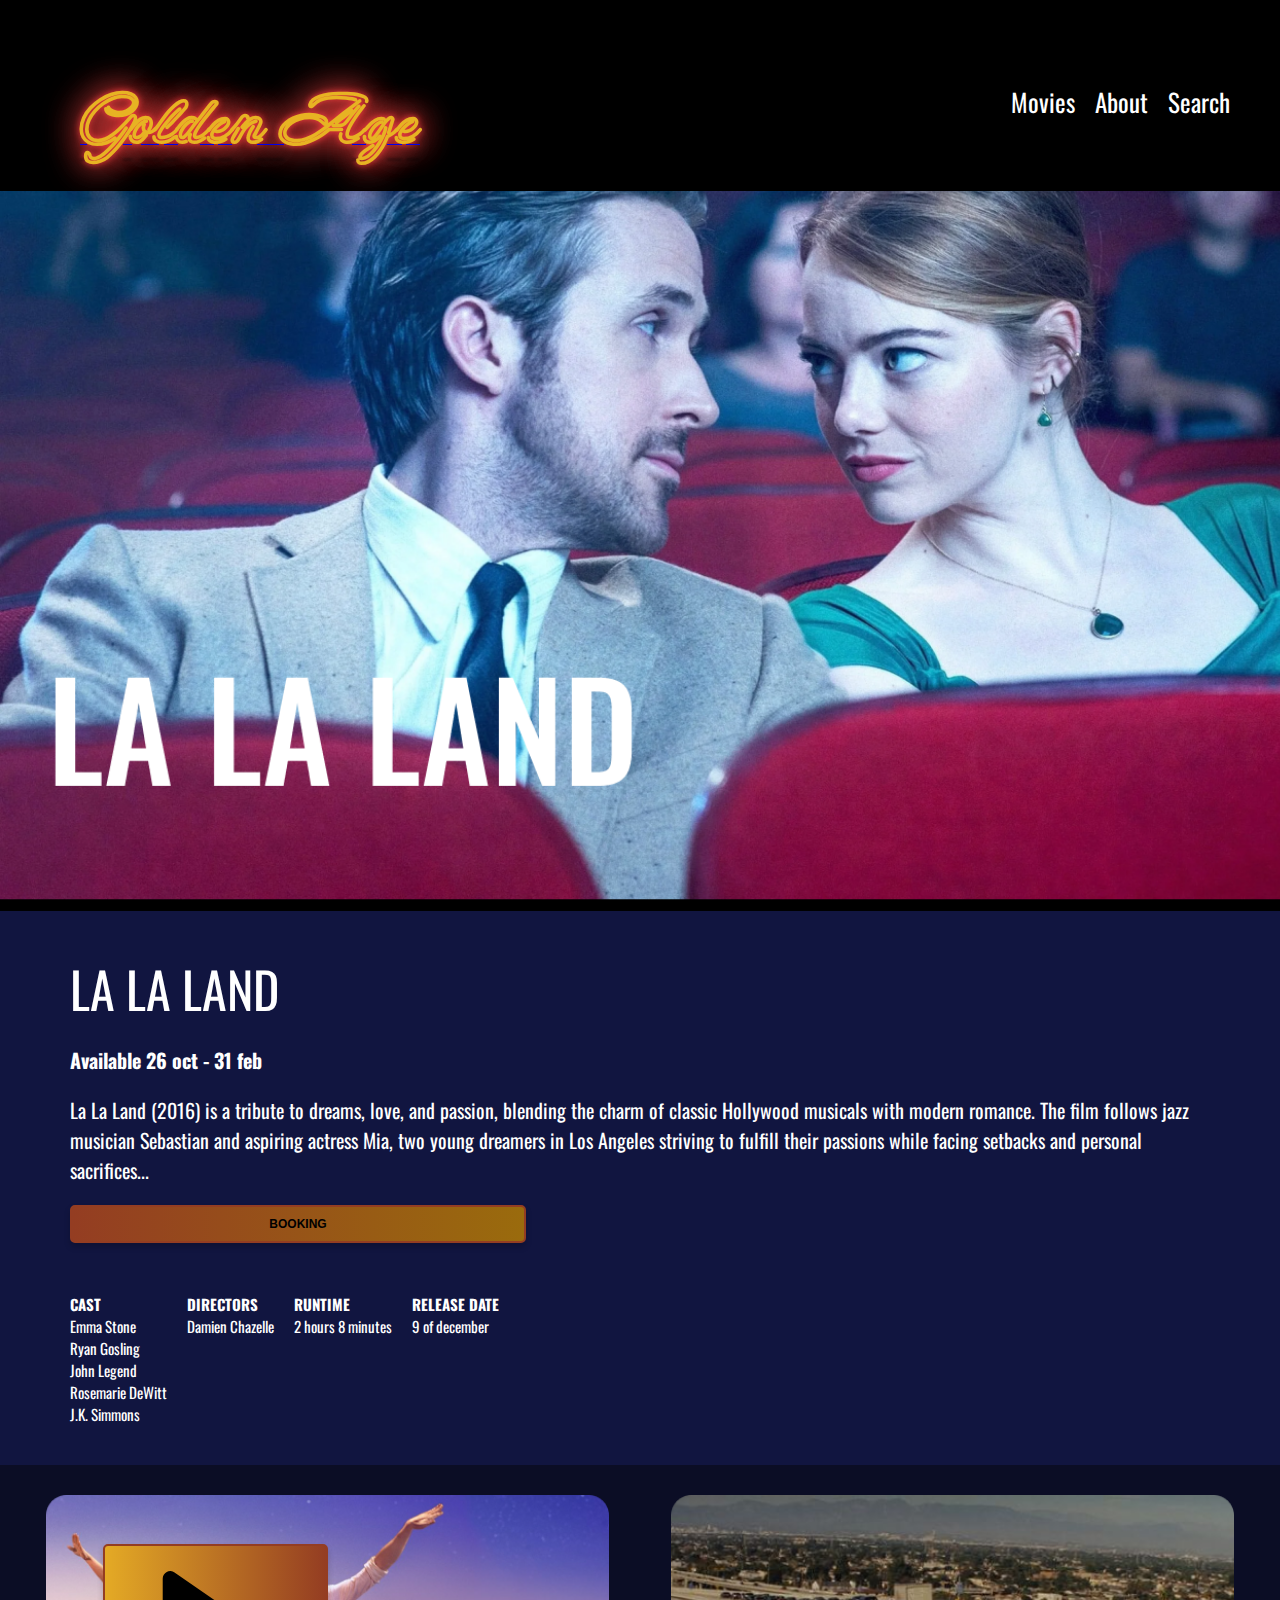
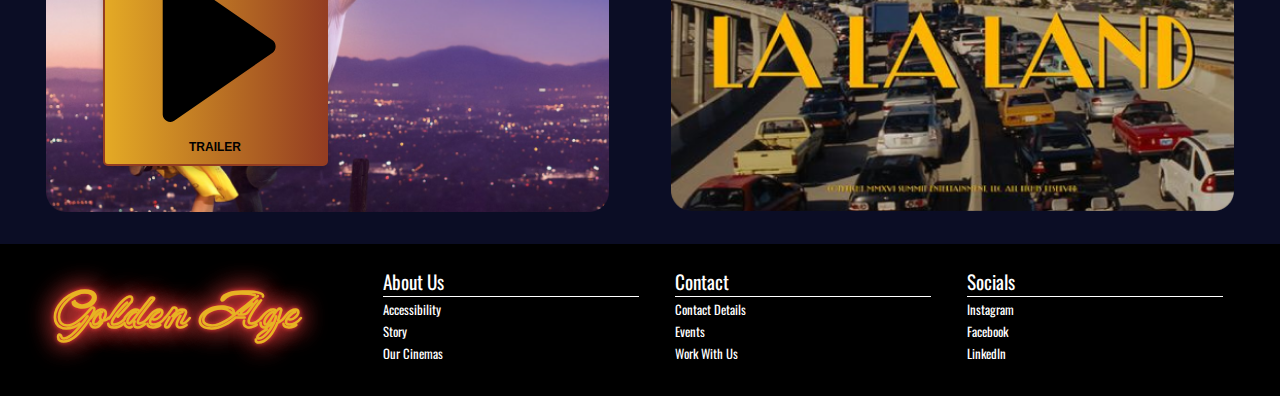
==== commit 667464bd: "A little of everything" ====
--- a/moviesite.html
+++ b/moviesite.html
@@ -7,6 +7,7 @@
     <link rel="stylesheet" href="style.css" />
     <link rel="stylesheet" href="moviesite_style.css" />
     <link rel="stylesheet" href="design.css" />
+<<<<<<< HEAD
     <link rel="stylesheet" href="header.css" />
     <link rel="stylesheet" href="hero.css" />
     <link rel="stylesheet" href="main.css" />
@@ -14,6 +15,9 @@
     <link rel="stylesheet" href="footer.css" />
 
 
+=======
+    <link rel="icon" type="image/x-icon" href="/favicon/favicon.ico">
+>>>>>>> refs/remotes/origin/main
 </head>
 <body>
     <!-- Header + nav -->
--- a/style.css
+++ b/style.css
@@ -54,8 +54,257 @@
   transform: translateX(100%);
 }
 
-
-
-
-
-
+<<<<<<< HEAD
+=======
+/* Hero */
+.hero {
+  width: 100%;
+  display: flex;
+  justify-content: flex-end;
+  align-items: center;
+  text-align: center;
+  color: white;
+  background-image: url("images/hero-img.jpg");
+  background-size: cover;
+  background-position: center;
+  background-repeat: no-repeat;
+  background-attachment: fixed;
+  padding: 1rem;
+}
+
+.hero-content {
+  margin-left: auto;
+  margin-bottom: 2rem; 
+  align-items: center; 
+  display: flex;
+  flex-direction: column;
+  width: 60%;
+}
+
+.hero h2 {
+  color: #fff;
+  text-shadow: 0px 4px 4px rgba(0, 0, 0, 0.25);
+  font-family: "Oswald", sans-serif;
+  font-style: normal;
+  font-weight: 500;
+  text-transform: uppercase;
+  font-size: 4rem;
+  line-height: 1.2; 
+}
+
+.hero p {
+  font-size: 1.6rem; 
+  color: #fff;
+  text-shadow: 0px 4px 4px rgba(0, 0, 0, 0.25);
+  font-family: "Oswald", sans-serif;
+  font-style: normal;
+  font-weight: 400;
+  line-height: normal;
+}
+
+.book-tickets {
+  background: linear-gradient(90deg, #d4af37, #f8e473);
+  color: #000;
+  font-family: "Oswald", sans-serif;
+  font-size: 1.2rem;
+  font-weight: bold;
+  width: 40%;
+  padding: 10px 20px;
+  border: 2px solid #d4af37;
+  border-radius: 5px;
+  cursor: pointer;
+  text-transform: uppercase;
+  transition: all 0.3s ease-in-out;
+  box-shadow: 0 4px 6px rgba(0, 0, 0, 0.2);
+}
+
+.book-tickets:hover {
+  background: linear-gradient(90deg, #f8e473, #d4af37);
+  color: #fff;
+  transform: translateY(-2px);
+  box-shadow: 0 6px 8px rgba(0, 0, 0, 0.3);
+}
+
+.book-tickets:active {
+  transform: translateY(0);
+  box-shadow: 0 4px 6px rgba(0, 0, 0, 0.2);
+}
+
+/* Tablet */
+@media only screen and (min-width: 750px) {
+  .hero {
+    height: 70vh; 
+  }
+
+  .hero-content {
+    width: 60%; 
+    margin-right: 10rem; 
+  }
+
+  .hero h2 {
+    font-size: 5rem; 
+  }
+
+  .hero p {
+    font-size: 1.8rem; 
+  }
+
+  .book-tickets {
+    margin-left: auto;
+    width: 20%;
+  }
+}
+
+/* Desktop */
+@media only screen and (min-width: 992px) {
+  .hero {
+    height: 80vh; 
+  }
+
+  .hero-content {
+    width: 40%; 
+    margin-right: 15rem;
+  }
+
+  .hero h2 {
+    font-size: 7rem; 
+  }
+
+  .hero p {
+    font-size: 2rem; 
+  }
+
+  .book-tickets {
+    margin-left: auto;
+    width: 20%;
+  }
+}
+>>>>>>> refs/remotes/origin/main
+
+
+
+
+
+.upcoming-movies {
+  display: grid;
+  grid-template-columns: 1fr;
+  justify-items: center;
+margin: 2.5rem;
+gap: 1.5rem;
+}
+
+.upcoming-movies-h2 {
+  margin-top: 0;
+  padding-top: 5rem;
+  margin-left: 6.8rem;
+  color: var(--white);
+}
+
+/* Tablet */
+@media only screen and (min-width: 750px) {
+  .upcoming-movies {
+    display: grid;
+    grid-template-columns: 1fr;
+    justify-items: center;
+  }
+}
+
+/* Desktop */
+@media only screen and (min-width: 992px) {
+  .upcoming-movies {
+    display: grid;
+    grid-template-columns: repeat(3, 1fr);
+    justify-items: center;
+  }
+}
+
+/* Newsletter */
+.newsletter-signup {
+  width: 80%;
+  padding: 2rem;
+  text-align: center;
+  margin: auto;
+  margin-top: 8rem;
+  margin-bottom: 5rem;
+  border: 2px inset #d4af37; 
+}
+
+.newsletter-content h2 {
+  font-family: "Oswald", sans-serif;
+  font-size: 4rem;
+  color: #fff;
+  margin-bottom: 2rem;
+}
+
+.newsletter-content p {
+  font-size: 2rem;
+  color: #fff;
+}
+
+.newsletter-content ul {
+  list-style: inside;
+  padding: 0;
+  margin: 20px 0;
+}
+
+.newsletter-content ul li {
+  font-size: 1.5rem;
+  font-weight: bold;
+  color: #d4af37; 
+  margin-bottom: 10px;
+  background: linear-gradient(90deg, #d4af37, #f8e473);
+  background-clip: text;
+  -webkit-text-fill-color: transparent; 
+}
+
+.newsletter-content ul li::marker {
+  content: '✓';
+}
+
+.newsletter-form {
+  margin-top: 2rem;
+  margin-bottom: 2rem;
+  display: flex;
+  flex-direction: row;
+  justify-content: center;
+  gap: 1rem;
+}
+
+.newsletter-form input[type="email"] {
+  width: 40%;
+  max-width: 400px;
+  padding: 1rem;
+  font-size: 1rem;
+  font-family: "Oswald", sans-serif;
+  border: 1px solid #ccc;
+  border-radius: 5px;
+}
+
+.newsletter-form .signup-button {
+  background: linear-gradient(90deg, #d4af37, #f8e473);
+  color: #000;
+  font-family: "Oswald", sans-serif;
+  font-size: 1.2rem;
+  font-weight: bold;
+  padding: 1rem 2rem;
+  border: 2px solid #d4af37;
+  border-radius: 5px;
+  cursor: pointer;
+  text-transform: uppercase;
+  transition: all 0.3s ease-in-out;
+  box-shadow: 0 4px 6px rgba(0, 0, 0, 0.2);
+}
+
+.newsletter-form .signup-button:hover {
+  background: linear-gradient(90deg, #f8e473, #d4af37);
+  color: #fff;
+  transform: translateY(-2px);
+  box-shadow: 0 6px 8px rgba(0, 0, 0, 0.3);
+}
+
+/* Desktop */
+@media only screen and (min-width: 992px) {
+.newsletter-signup {
+  width: 60%;
+}
+}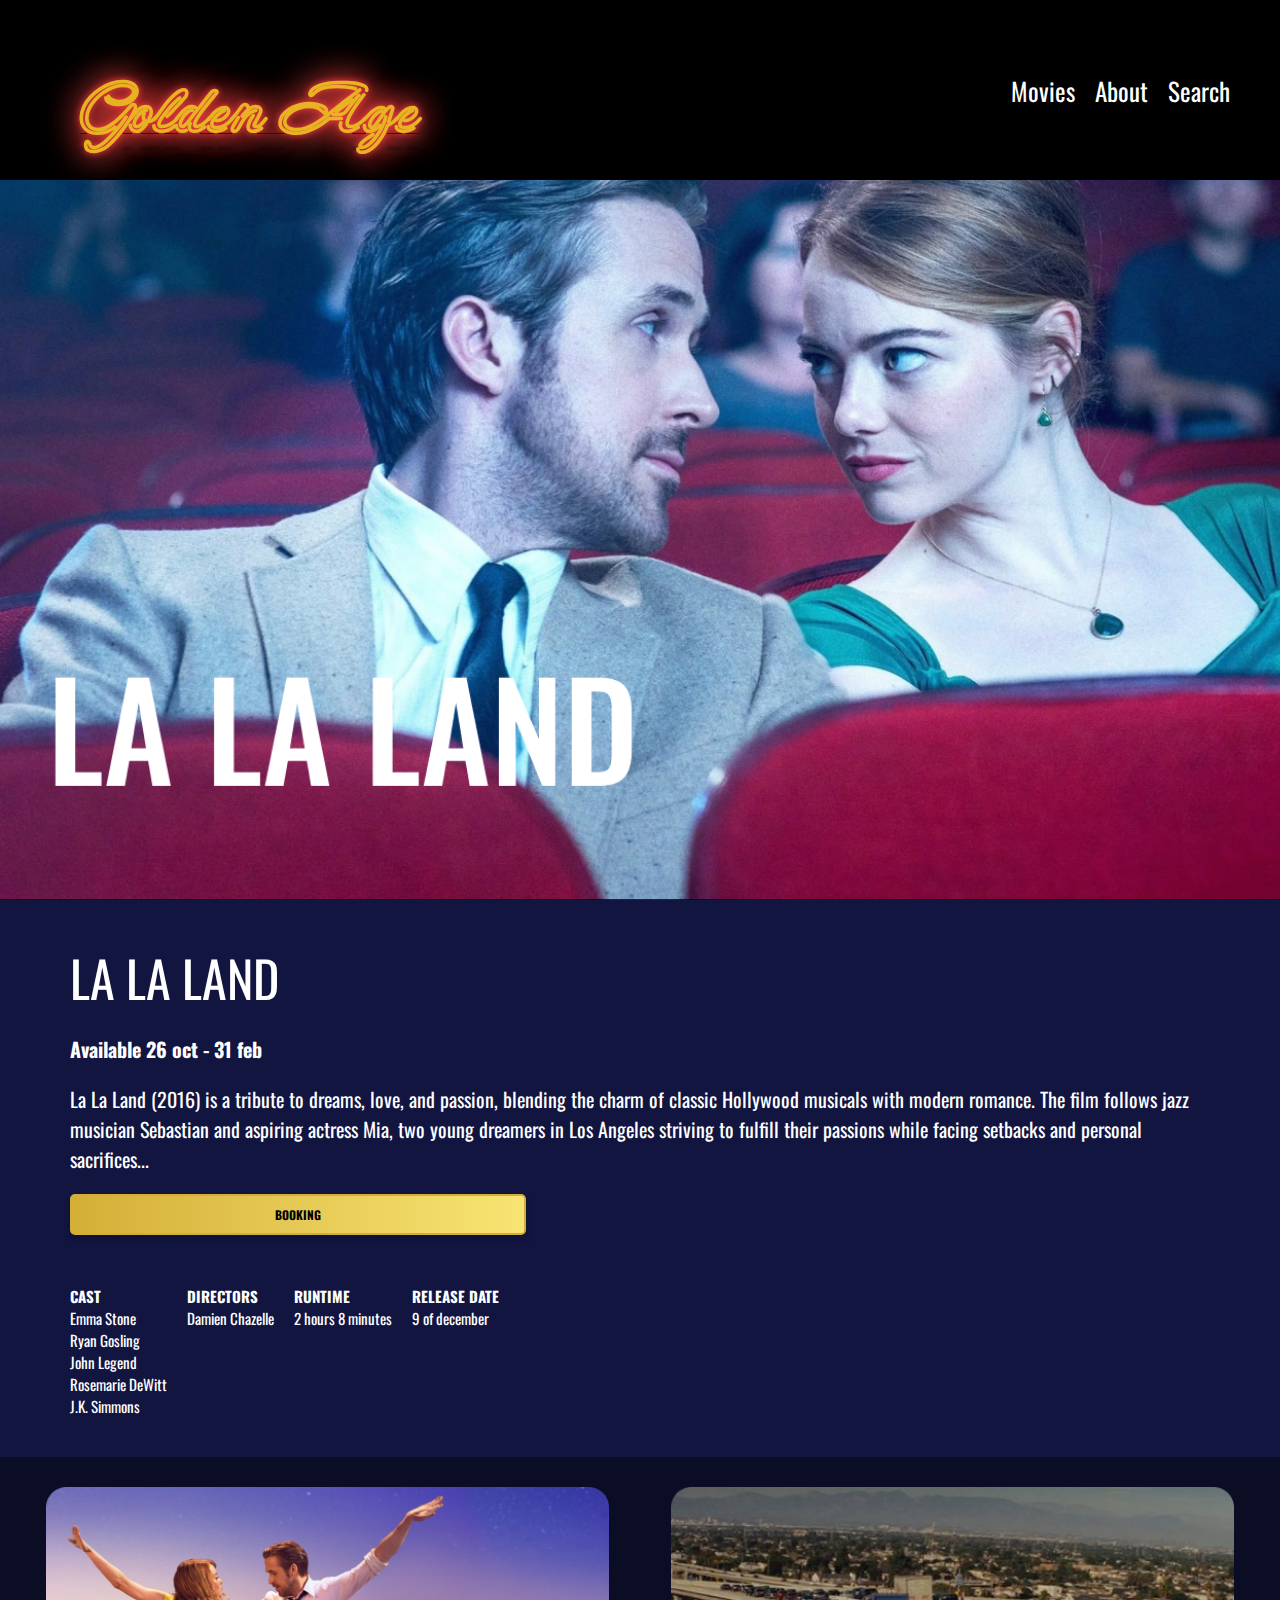
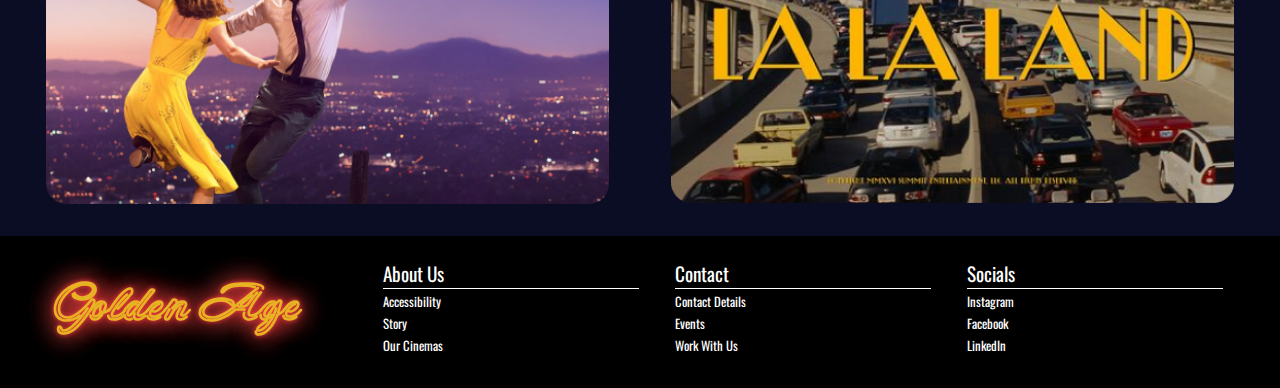
==== commit 613ad2a8: "Removed and fixed buttons moviesite" ====
--- a/moviesite.html
+++ b/moviesite.html
@@ -7,17 +7,13 @@
     <link rel="stylesheet" href="style.css" />
     <link rel="stylesheet" href="moviesite_style.css" />
     <link rel="stylesheet" href="design.css" />
-<<<<<<< HEAD
+    <link rel="icon" type="image/x-icon" href="/favicon/favicon.ico">
+    <link rel="stylesheet" href="design.css" />
     <link rel="stylesheet" href="header.css" />
     <link rel="stylesheet" href="hero.css" />
     <link rel="stylesheet" href="main.css" />
-
     <link rel="stylesheet" href="footer.css" />
-
-
-=======
     <link rel="icon" type="image/x-icon" href="/favicon/favicon.ico">
->>>>>>> refs/remotes/origin/main
 </head>
 <body>
     <!-- Header + nav -->
@@ -73,10 +69,7 @@
     <section class="trailer-section">
         <div class="trailer">
             <img src="images/lalaland-moviesite1.png" alt="La La Land Trailer" class="trailer-img">
-            <button class="trailer-btn">
-                <img src="SVG/trailer-arrow.svg" alt="Ikon för trailer" class="icon" />
-                Trailer
-              </button>
+           
         </div>
         <div class="gallery">
             <img src="images/lalaland-moviesite2.png" alt="La La Land Gallery" class="trailer-img">
--- a/style.css
+++ b/style.css
@@ -54,8 +54,6 @@
   transform: translateX(100%);
 }
 
-<<<<<<< HEAD
-=======
 /* Hero */
 .hero {
   width: 100%;
@@ -179,7 +177,6 @@
     width: 20%;
   }
 }
->>>>>>> refs/remotes/origin/main
 
 
 
--- a/moviesite_style.css
+++ b/moviesite_style.css
@@ -58,19 +58,21 @@
 }
 
 .booking-btn {
-background: linear-gradient(90deg, #943D22, #9a6b0d);
-color: #000;
-font-size: 1.2rem;
-font-weight: bold;
-width: 40%;
-padding: 10px 20px;
-border: 2px solid , #943D22;
-border-radius: 5px;
-cursor: pointer;
-text-transform: uppercase;
-transition: all 0.3s ease-in-out;
-box-shadow: 0 4px 6px rgba(0, 0, 0, 0.2);
+    background: linear-gradient(90deg, #d4af37, #f8e473);
+    color: #000;
+    font-family: "Oswald", sans-serif;
+    font-size: 1.2rem;
+    font-weight: bold;
+    width: 40%;
+    padding: 10px 20px;
+    border: 2px solid #d4af37;
+    border-radius: 5px;
+    cursor: pointer;
+    text-transform: uppercase;
+    transition: all 0.3s ease-in-out;
+    box-shadow: 0 4px 6px rgba(0, 0, 0, 0.2);
 }
+
 
 
 
@@ -89,27 +91,11 @@
 
 .trailer-img {
     width: 100%;
-    border-radius: 1px;
 }
 
-.trailer-btn {
-    position: absolute;
-    bottom: 15%;
-    left: 10%;
 
-    background: linear-gradient(90deg,#E4AA25, #943D22);
-color: #000;
-font-size: 1.2rem;
-font-weight: bold;
-width: 40%;
-padding: 10px 20px;
-border: 2px solid #943D22;
-border-radius: 5px;
-cursor: pointer;
-text-transform: uppercase;
-transition: all 0.3s ease-in-out;
-box-shadow: 0 4px 6px rgba(0, 0, 0, 0.2);
-}
+
+
 
 /* Desktop */
 @media only screen and (min-width: 992px) {
